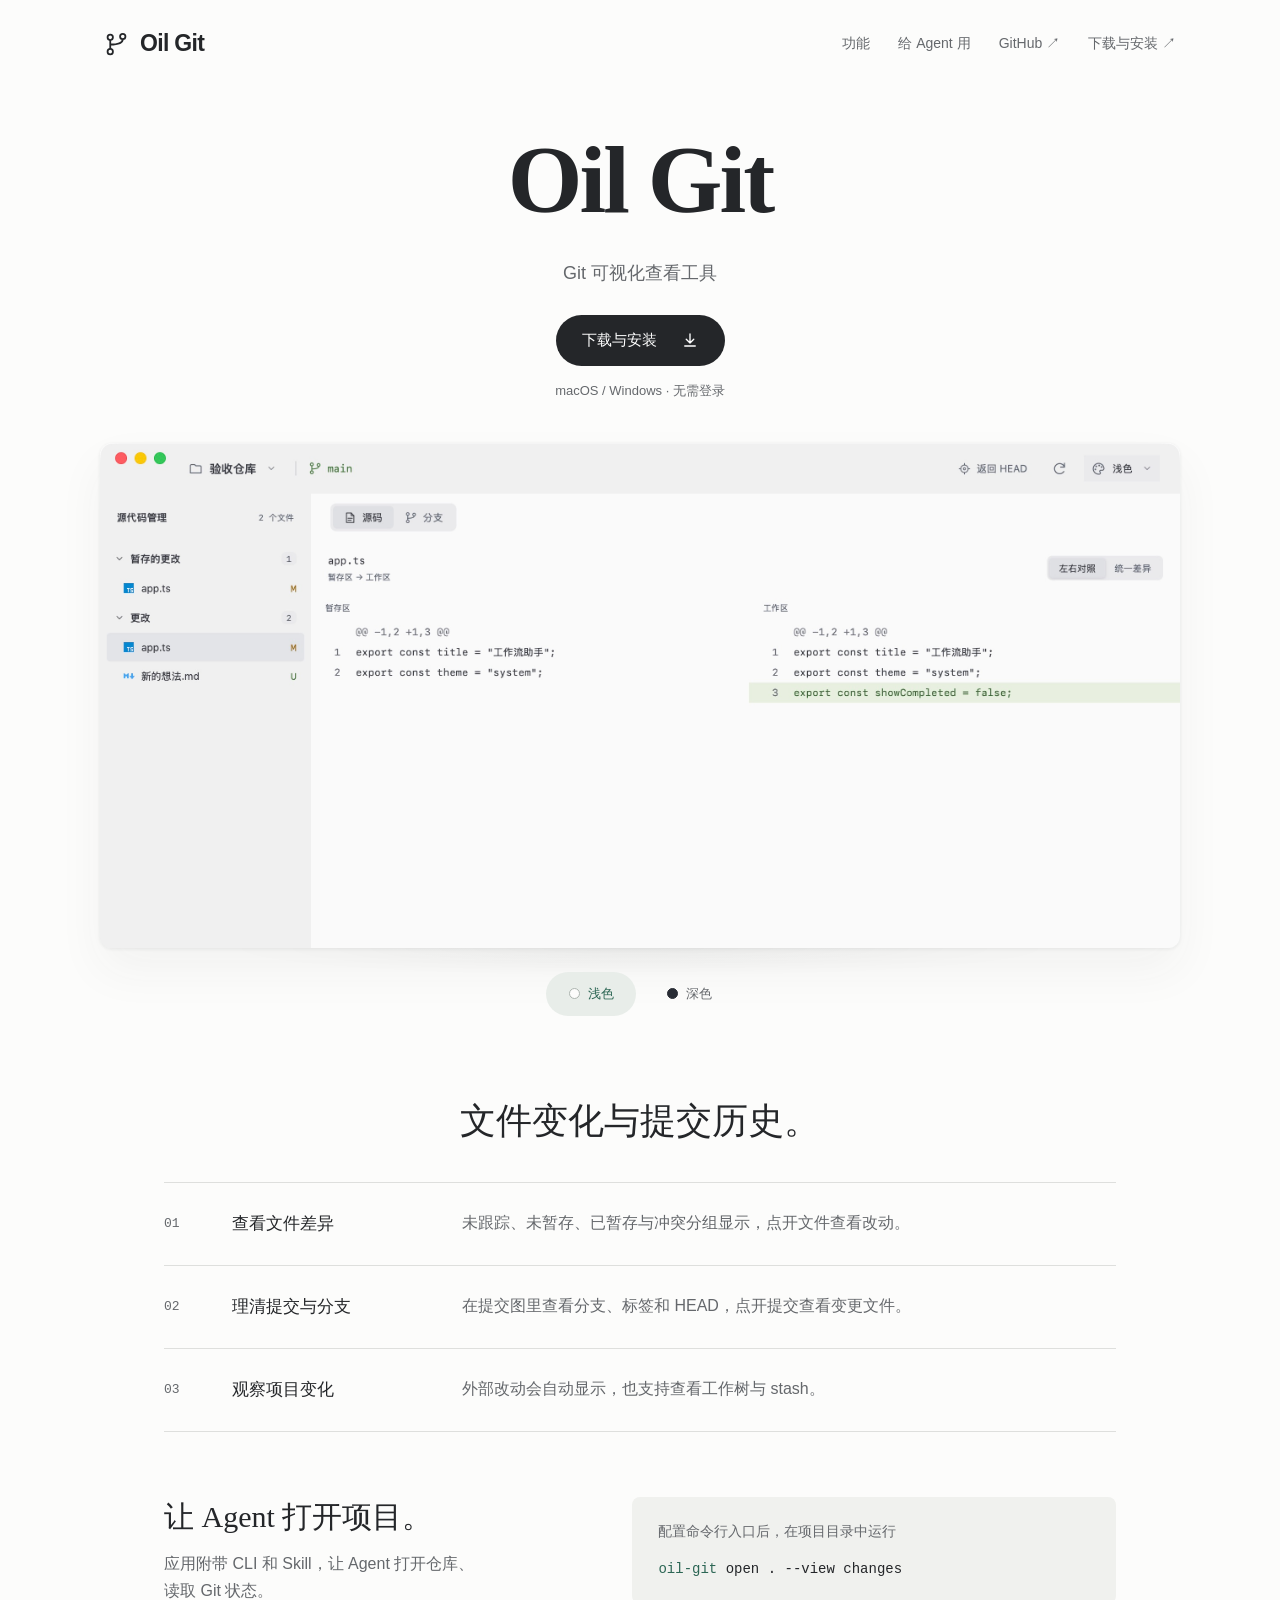
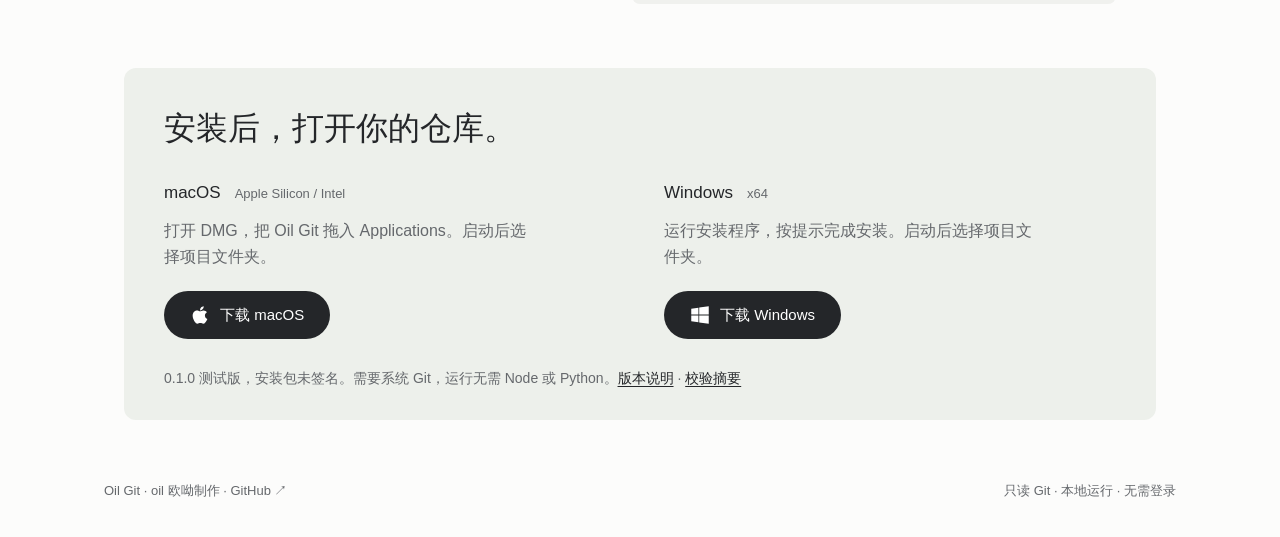
==== index.html @ e5fa62a2 "fix: add platform download buttons and icons" ====
<!doctype html>
<html lang="zh-CN">
<head>
  <meta charset="utf-8">
  <meta name="viewport" content="width=device-width,initial-scale=1">
  <meta name="description" content="Oil Git 是 Git 可视化查看工具。打开本地仓库，查看文件差异、提交历史、分支与冲突，支持 macOS 和 Windows。">
  <link rel="icon" href="./favicon.svg" type="image/svg+xml">
  <link rel="canonical" href="https://oil-oil.github.io/oil-git/">
  <meta property="og:title" content="Oil Git">
  <meta property="og:description" content="Git 可视化查看工具">
  <meta property="og:type" content="website">
  <meta property="og:url" content="https://oil-oil.github.io/oil-git/">
  <meta property="og:image" content="https://oil-oil.github.io/oil-git/assets/source-light.jpg">
  <meta name="theme-color" content="#fcfcfb">
  <title>Oil Git</title>
  <script>
    const previewQuery = new URLSearchParams(location.search);
    document.documentElement.dataset.previewTheme = previewQuery.get('state') === 'dark' ? 'dark' : 'light';
    if (previewQuery.get('motion') === 'reduce') document.documentElement.classList.add('reduce-motion');
  </script>
  <script defer src="vendor/alpine.min.js"></script>
  <style>
    :root {
      --bg: #fcfcfb;
      --fg: #242629;
      --muted: #65686c;
      --line: #dedfdd;
      --accent: #2c6654;
      --sage: #edf0eb;
      --selected: #e8ede9;
      --radius: 12px;
      --sans: "Helvetica Neue", "PingFang SC", sans-serif;
      --display: "New York", "Songti SC", STSong, serif;
      --mono: "SFMono-Regular", Consolas, monospace;
      --ease: cubic-bezier(.22, .72, .22, 1);
      --motion-fast: 140ms;
      --motion-ui: 260ms;
      --motion-enter: 440ms;
      --breath-time: 5600ms;
      --breath-lift: -7px;
    }
    * { box-sizing: border-box; }
    html { scroll-behavior: smooth; scroll-padding-top: 32px; }
    body { margin: 0; color: var(--fg); background: var(--bg); font-family: var(--sans); line-height: 1.65; }
    a { color: inherit; text-decoration: none; }
    button { font: inherit; border: 0; background: none; cursor: pointer; }
    a, button { -webkit-tap-highlight-color: transparent; transition: color var(--motion-fast), background-color var(--motion-fast); }
    a:focus-visible, button:focus-visible { outline: 2px solid var(--accent); outline-offset: 5px; }
    ::selection { color: var(--fg); background: #dce8dd; }
    [x-cloak] { display: none !important; }

    .top { max-width: 1120px; height: 88px; margin: auto; display: flex; align-items: center; justify-content: space-between; padding: 0 24px; }
    .logo { display: flex; align-items: center; gap: 11px; font-size: 23px; font-weight: 550; letter-spacing: -.7px; }
    .logo svg { width: 25px; height: 25px; }
    .top nav { display: flex; gap: 28px; align-items: center; font-size: 14px; }
    .top nav a { color: var(--muted); padding: 10px 0; }
    .top nav a:hover { color: var(--fg); }
    .top nav a:active { color: var(--accent); }

    .hero { text-align: center; padding: 37px 24px 0; }
    .hero h1 { font: 600 96px/1.15 var(--display); letter-spacing: -3px; margin: 0 0 24px; }
    .hero h1, .hero-description, .hero > .download, .os-note { animation: intro var(--motion-enter) var(--ease) both; }
    .hero-description { animation-delay: 40ms; }
    .hero > .download { animation-delay: 80ms; }
    .os-note { animation-delay: 120ms; }
    .hero-description { font-size: 18px; color: var(--muted); margin: 0 0 26px; }
    .download { cursor: pointer; display: inline-flex; align-items: center; gap: 24px; color: white; background: var(--fg); border-radius: 100px; padding: 13px 26px; font-size: 15px; }
    .download:hover { background: #42474a; }
    .download:active { background: #565c5d; transition-duration: 70ms; }
    .cta-arrow { display: block; width: 18px; height: 18px; flex-shrink: 0; transition: transform var(--motion-fast) var(--ease); }
    .download:is(:hover, :focus-visible) .cta-arrow { transform: translateY(2px); }
    .os-note { font-size: 13px; color: var(--muted); margin-top: 14px; }
    .product { max-width: 1080px; margin: 42px auto 0; position: relative; transform: translateY(10px); }
    .product.settled { transform: translateY(0); transition: transform var(--motion-enter) var(--ease) 60ms; }
    .product-stage { position: relative; isolation: isolate; }
    .product-stage::before { content: ""; position: absolute; left: 5%; right: 5%; height: 64px; bottom: -32px; z-index: -1; pointer-events: none; opacity: .62; transform: scaleX(.96); background: radial-gradient(ellipse at center, rgb(52 57 58 / .08), rgb(52 57 58 / .02) 48%, transparent 72%); animation: breathe-shadow var(--breath-time) cubic-bezier(.37, 0, .63, 1) infinite; }
    .product-breath { animation: breathe-frame var(--breath-time) cubic-bezier(.37, 0, .63, 1) infinite; }
    .product:not(.settled) .product-breath, .product:not(.settled) .product-stage::before,
    .product:is(:hover, :focus-within, .is-resting) .product-breath,
    .product:is(:hover, :focus-within, .is-resting) .product-stage::before { animation-play-state: paused; }
    @keyframes breathe-frame {
      0%, 100% { transform: translateY(0); }
      50% { transform: translateY(var(--breath-lift)); }
    }
    @keyframes breathe-shadow {
      0%, 100% { opacity: .62; transform: scaleX(.96); }
      50% { opacity: .38; transform: scaleX(1.05); }
    }
    .product-view { position: relative; width: 100%; aspect-ratio: 2.14; overflow: hidden; border-radius: var(--radius); box-shadow: 0 22px 48px #34393a0d, 0 1px 4px #34393a15; background: #f0f0f0; }
    .product-view img { position: absolute; inset: 0; width: 100%; height: 100%; object-fit: cover; object-position: top left; display: block; }
    .theme-dark { opacity: 0; }
    .product-view.is-dark .theme-dark { opacity: 1; }
    .product-view.ready .theme-dark { transition: opacity var(--motion-ui) var(--ease); }
    html[data-preview-theme="dark"] .product-view:not(.ready) .theme-dark { opacity: 1; }
    html[data-preview-theme="dark"] .theme-picker:not(.ready) .theme-indicator { transform: translateX(98px); }
    .product-controls { margin-top: 20px; }
    .theme-picker { position: relative; display: inline-grid; grid-template-columns: 90px 90px; gap: 8px; padding: 4px; color: var(--muted); font-size: 13px; }
    .theme-indicator { position: absolute; left: 4px; top: 4px; bottom: 4px; width: 90px; border-radius: 100px; background: var(--selected); pointer-events: none; }
    .theme-picker.ready .theme-indicator { transition: transform var(--motion-ui) var(--ease); }
    .theme-picker.is-dark .theme-indicator { transform: translateX(98px); }
    .theme-picker button { position: relative; min-height: 44px; border-radius: 100px; display: flex; justify-content: center; align-items: center; gap: 8px; color: var(--muted); padding: 8px 14px; }
    .theme-picker button:not(.selected):hover { background: #f0f0ed; }
    .theme-picker button:active { color: var(--fg); }
    .theme-picker button.selected { color: var(--accent); }
    .swatch { width: 11px; height: 11px; border-radius: 50%; background: var(--bg); border: 1px solid #adb5b0; }
    .swatch.dark { background: #282c34; border-color: #282c34; }

    .list-section { max-width: 1000px; margin: 76px auto 0; padding: 0 24px 64px; }
    .list-section h2 { font: 500 36px/1.4 var(--display); text-align: center; margin: 0 0 36px; }
    .feature-row { display: grid; grid-template-columns: 48px 210px 1fr; align-items: start; padding: 27px 0; border-top: 1px solid var(--line); gap: 20px; }
    .feature-row:last-child { border-bottom: 1px solid var(--line); }
    .number { font: 13px/28px var(--mono); color: var(--muted); }
    .feature-row h3 { font-size: 17px; font-weight: 500; margin: 0; line-height: 1.65; }
    .feature-row p { font-size: 16px; color: var(--muted); margin: 0; text-wrap: pretty; }
    .nowrap { white-space: nowrap; }
    .install-break { display: none; }

    .agent-section { max-width: 1000px; margin: 0 auto; padding: 0 24px 64px; display: grid; grid-template-columns: 1fr 1.15fr; align-items: center; gap: 48px; }
    .agent-section h2 { font: 500 30px/1.4 var(--display); margin: 0 0 13px; }
    .agent-section p { color: var(--muted); font-size: 16px; margin: 0; max-width: 330px; }
    .command { background: #f0f1ee; padding: 23px 26px; border-radius: 8px; }
    .command-label { display: block; color: var(--muted); font-size: 14px; margin-bottom: 12px; }
    .command code { font: 14px/1.75 var(--mono); overflow-wrap: anywhere; }
    .command code span { color: var(--accent); }

    .bottom { max-width: 1032px; margin: 0 auto 60px; padding: 38px 40px 30px; background: var(--sage); border-radius: var(--radius); }
    .bottom h2 { font: 500 32px/1.4 var(--display); margin: 0 0 28px; }
    .platforms { display: grid; grid-template-columns: 1fr 1fr; gap: 48px; }
    .platforms h3 { display: flex; align-items: baseline; gap: 14px; font-size: 17px; font-weight: 500; margin: 0 0 11px; }
    .platforms h3 span { color: var(--muted); font-size: 13px; font-weight: 400; }
    .platforms p { font-size: 16px; color: var(--muted); margin: 0; max-width: 375px; text-wrap: pretty; }
    .platform-download { gap: 10px; min-height: 48px; margin-top: 20px; line-height: 1.4; white-space: nowrap; }
    .platform-icon { display: block; width: 20px; height: 20px; flex-shrink: 0; fill: currentColor; }
    .install-note a { color: var(--fg); text-decoration: underline; text-underline-offset: 3px; }
    .install-note a:hover { color: var(--accent); }
    .install-note { margin: 28px 0 0; color: var(--muted); font-size: 14px; }
    .footer { max-width: 1120px; padding: 0 24px 36px; margin: auto; display: flex; justify-content: space-between; gap: 20px; color: var(--muted); font-size: 13px; }
    @keyframes intro {
      from { opacity: .82; transform: translateY(6px); }
      to { opacity: 1; transform: translateY(0); }
    }
    .bottom { position: relative; isolation: isolate; }
    .bottom::after { content: ""; position: absolute; inset: 0; border-radius: inherit; background: var(--accent); opacity: 0; z-index: -1; pointer-events: none; }
    .bottom:target::after { animation: arrival 600ms var(--ease); }
    @keyframes arrival { from { opacity: .045; } to { opacity: 0; } }

    @media (max-width: 700px) {
      .top { height: 76px; padding: 0 22px; }
      .top nav a:not(:last-child) { display: none; }
      .hero { padding: 27px 20px 0; }
      .hero h1 { font-size: 72px; letter-spacing: -2px; }
      .hero-description { font-size: 17px; }
      .os-note { font-size: 12px; }
      .product { margin-top: 34px; --breath-lift: -4px; }
      .product-view { aspect-ratio: auto; height: 306px; }
      .product-view img { width: 1100px; height: auto; max-width: none; left: -660px; top: 0; object-fit: initial; }
      .product-controls { margin-top: 14px; }
      .list-section { margin-top: 52px; padding: 0 24px 42px; }
      .list-section h2 { font-size: 30px; margin-bottom: 28px; }
      .feature-row { grid-template-columns: 26px 1fr; column-gap: 12px; row-gap: 8px; padding: 23px 0; }
      .feature-row p { grid-column: 2; }
      .agent-section { display: block; padding: 0 24px 42px; }
      .agent-section h2 { font-size: 28px; }
      .agent-section p { max-width: none; }
      .command { margin-top: 22px; padding: 22px; }
      .command-label { font-size: 14px; }
      .command code { font-size: 13px; }
      .bottom { margin: 0 20px 34px; padding: 28px 24px; }
      .bottom h2 { font-size: 28px; margin-bottom: 26px; }
      .install-break { display: initial; }
      .platforms { grid-template-columns: 1fr; gap: 25px; }
      .platforms h3 { flex-wrap: wrap; gap: 5px 12px; }
      .platforms h3 span { font-size: 13px; }
      .install-note { margin-top: 26px; }
      .footer { flex-direction: column; gap: 6px; font-size: 12px; }
    }
    @media (prefers-reduced-motion: reduce) {
      html { scroll-behavior: auto; }
      *, *::before, *::after { animation: none !important; transition: none !important; }
      .product, .product-breath, .cta-arrow { transform: none !important; }
    }
    html.reduce-motion { scroll-behavior: auto; }
    .reduce-motion *, .reduce-motion *::before, .reduce-motion *::after { animation: none !important; transition: none !important; }
    .reduce-motion .product, .reduce-motion .product-breath, .reduce-motion .cta-arrow { transform: none !important; }
  </style>
</head>
<body x-data="{theme:document.documentElement.dataset.previewTheme,ready:false,imagesReady:false,inView:false,pageVisible:!document.hidden}"
  @visibilitychange.document="pageVisible=!document.hidden"
  x-init="$nextTick(async () => {
    ready=true;
    const observer = new IntersectionObserver(([entry]) => { inView=entry.intersectionRatio >= .2; }, {threshold:[0,.2]});
    observer.observe($refs.product);
    await Promise.allSettled([$refs.light.decode(), $refs.dark.decode()]);
    imagesReady=true;
  })">
  <header class="top">
    <a href="#" class="logo" aria-label="Oil Git 首页">
      <svg viewBox="0 0 28 28" fill="none" aria-hidden="true">
        <path d="M7 9v10m0-5c9 0 14-2 14-6" stroke="currentColor" stroke-width="2"/>
        <circle cx="7" cy="6" r="3" stroke="currentColor" stroke-width="2"/>
        <circle cx="7" cy="22" r="3" stroke="currentColor" stroke-width="2"/>
        <circle cx="21" cy="5" r="3" stroke="currentColor" stroke-width="2"/>
      </svg>
      Oil Git
    </a>
    <nav aria-label="主导航">
      <a href="#why">功能</a>
      <a href="#agent">给 Agent 用</a>
      <a href="https://github.com/oil-oil/oil-git">GitHub ↗</a>
      <a href="#download">下载与安装 ↗</a>
    </nav>
  </header>
  <main>
    <section class="hero" aria-labelledby="hero-title">
      <h1 id="hero-title">Oil Git</h1>
      <p class="hero-description">Git 可视化查看工具</p>
      <a class="download" href="#download">下载与安装 <svg class="cta-arrow" viewBox="0 0 24 24" fill="none" stroke="currentColor" stroke-width="1.8" stroke-linecap="round" stroke-linejoin="round" aria-hidden="true"><path d="M12 4v12m-5-5 5 5 5-5M5 20h14"/></svg></a>
      <div class="os-note">macOS / Windows · 无需登录</div>
      <div class="product" id="product" x-ref="product" :class="{settled:imagesReady,'is-resting':!inView||!pageVisible}">
        <div class="product-stage">
          <div class="product-breath">
            <div class="product-view" :class="{'is-dark':theme==='dark',ready:imagesReady}">
              <img x-ref="light" :aria-hidden="theme!=='light'" src="assets/source-light.jpg" alt="Oil Git 浅色界面：左侧查看文件状态，右侧对比修改前后的代码" decoding="async" fetchpriority="high" draggable="false">
              <img x-ref="dark" class="theme-dark" :aria-hidden="theme!=='dark'" src="assets/source-dark.jpg" alt="Oil Git 深色界面：查看文件列表和左右代码差异" decoding="async" draggable="false">
            </div>
          </div>
        </div>
        <div class="product-controls">
          <div class="theme-picker" :class="{'is-dark':theme==='dark',ready}" role="group" aria-label="界面主题">
            <span class="theme-indicator" aria-hidden="true"></span>
            <button type="button" @click="theme='light'" :class="{selected:theme==='light'}" :aria-pressed="theme==='light'"><span class="swatch" aria-hidden="true"></span>浅色</button>
            <button type="button" @click="theme='dark'" :class="{selected:theme==='dark'}" :aria-pressed="theme==='dark'"><span class="swatch dark" aria-hidden="true"></span>深色</button>
          </div>
        </div>
      </div>
    </section>

    <section class="list-section" id="why" aria-labelledby="features-title">
      <h2 id="features-title">文件变化与提交历史。</h2>
      <div class="feature-row">
        <span class="number" aria-hidden="true">01</span>
        <h3>查看文件差异</h3>
        <p>未跟踪、未暂存、已暂存与冲突分组显示，点开文件查看改动。</p>
      </div>
      <div class="feature-row">
        <span class="number" aria-hidden="true">02</span>
        <h3>理清提交与分支</h3>
        <p>在提交图里查看分支、标签和 <span class="nowrap">HEAD</span>，点开提交查看变更文件。</p>
      </div>
      <div class="feature-row">
        <span class="number" aria-hidden="true">03</span>
        <h3>观察项目变化</h3>
        <p>外部改动会自动显示，也支持查看<span class="nowrap">工作树与 stash</span>。</p>
      </div>
    </section>

    <section class="agent-section" id="agent" aria-labelledby="agent-title">
      <div>
        <h2 id="agent-title">让 Agent 打开项目。</h2>
        <p>应用附带 CLI 和 Skill，让 Agent 打开仓库、<span class="nowrap">读取 Git 状态</span>。</p>
      </div>
      <div class="command">
        <span class="command-label">配置命令行入口后，在项目目录中运行</span>
        <code><span>oil-git</span> open . --view changes</code>
      </div>
    </section>

    <section class="bottom" id="download" aria-labelledby="install-title">
      <h2 id="install-title">安装后，<br class="install-break">打开你的仓库。</h2>
      <div class="platforms">
        <div>
          <h3>macOS <span>Apple Silicon / Intel</span></h3>
          <p>打开 DMG，把 Oil Git 拖入 Applications。启动后选择项目文件夹。</p>
          <a class="download platform-download" href="https://github.com/oil-oil/oil-git/releases/download/v0.1.0-test.1/oil-git_0.1.0_universal.dmg"><svg class="platform-icon" aria-hidden="true" focusable="false" xmlns="http://www.w3.org/2000/svg" viewBox="0 0 384 512"><!--! Font Awesome Free 6.7.2 by @fontawesome - https://fontawesome.com License - https://fontawesome.com/license/free (Icons: CC BY 4.0, Fonts: SIL OFL 1.1, Code: MIT License) Copyright 2024 Fonticons, Inc. --><path d="M318.7 268.7c-.2-36.7 16.4-64.4 50-84.8-18.8-26.9-47.2-41.7-84.7-44.6-35.5-2.8-74.3 20.7-88.5 20.7-15 0-49.4-19.7-76.4-19.7C63.3 141.2 4 184.8 4 273.5q0 39.3 14.4 81.2c12.8 36.7 59 126.7 107.2 125.2 25.2-.6 43-17.9 75.8-17.9 31.8 0 48.3 17.9 76.4 17.9 48.6-.7 90.4-82.5 102.6-119.3-65.2-30.7-61.7-90-61.7-91.9zm-56.6-164.2c27.3-32.4 24.8-61.9 24-72.5-24.1 1.4-52 16.4-67.9 34.9-17.5 19.8-27.8 44.3-25.6 71.9 26.1 2 49.9-11.4 69.5-34.3z"/></svg><span>下载 macOS</span></a>
        </div>
        <div>
          <h3>Windows <span>x64</span></h3>
          <p>运行安装程序，按提示完成安装。启动后选择项目文件夹。</p>
          <a class="download platform-download" href="https://github.com/oil-oil/oil-git/releases/download/v0.1.0-test.1/oil-git_0.1.0_x64-setup.exe"><svg class="platform-icon" aria-hidden="true" focusable="false" xmlns="http://www.w3.org/2000/svg" viewBox="0 0 448 512"><!--! Font Awesome Free 6.7.2 by @fontawesome - https://fontawesome.com License - https://fontawesome.com/license/free (Icons: CC BY 4.0, Fonts: SIL OFL 1.1, Code: MIT License) Copyright 2024 Fonticons, Inc. --><path d="M0 93.7l183.6-25.3v177.4H0V93.7zm0 324.6l183.6 25.3V268.4H0v149.9zm203.8 28L448 480V268.4H203.8v177.9zm0-380.6v180.1H448V32L203.8 65.7z"/></svg><span>下载 Windows</span></a>
        </div>
      </div>
      <p class="install-note">0.1.0 测试版，安装包未签名。需要系统 Git，运行无需 Node 或 Python。<a href="https://github.com/oil-oil/oil-git/releases/tag/v0.1.0-test.1">版本说明</a> · <a href="https://github.com/oil-oil/oil-git/releases/download/v0.1.0-test.1/SHA256SUMS.txt">校验摘要</a></p>
    </section>
  </main>
  <footer class="footer">
    <span>Oil Git · oil 欧呦制作 · <a href="https://github.com/oil-oil/oil-git">GitHub ↗</a></span>
    <span>只读 Git · 本地运行 · 无需登录</span>
  </footer>
</body>
</html>
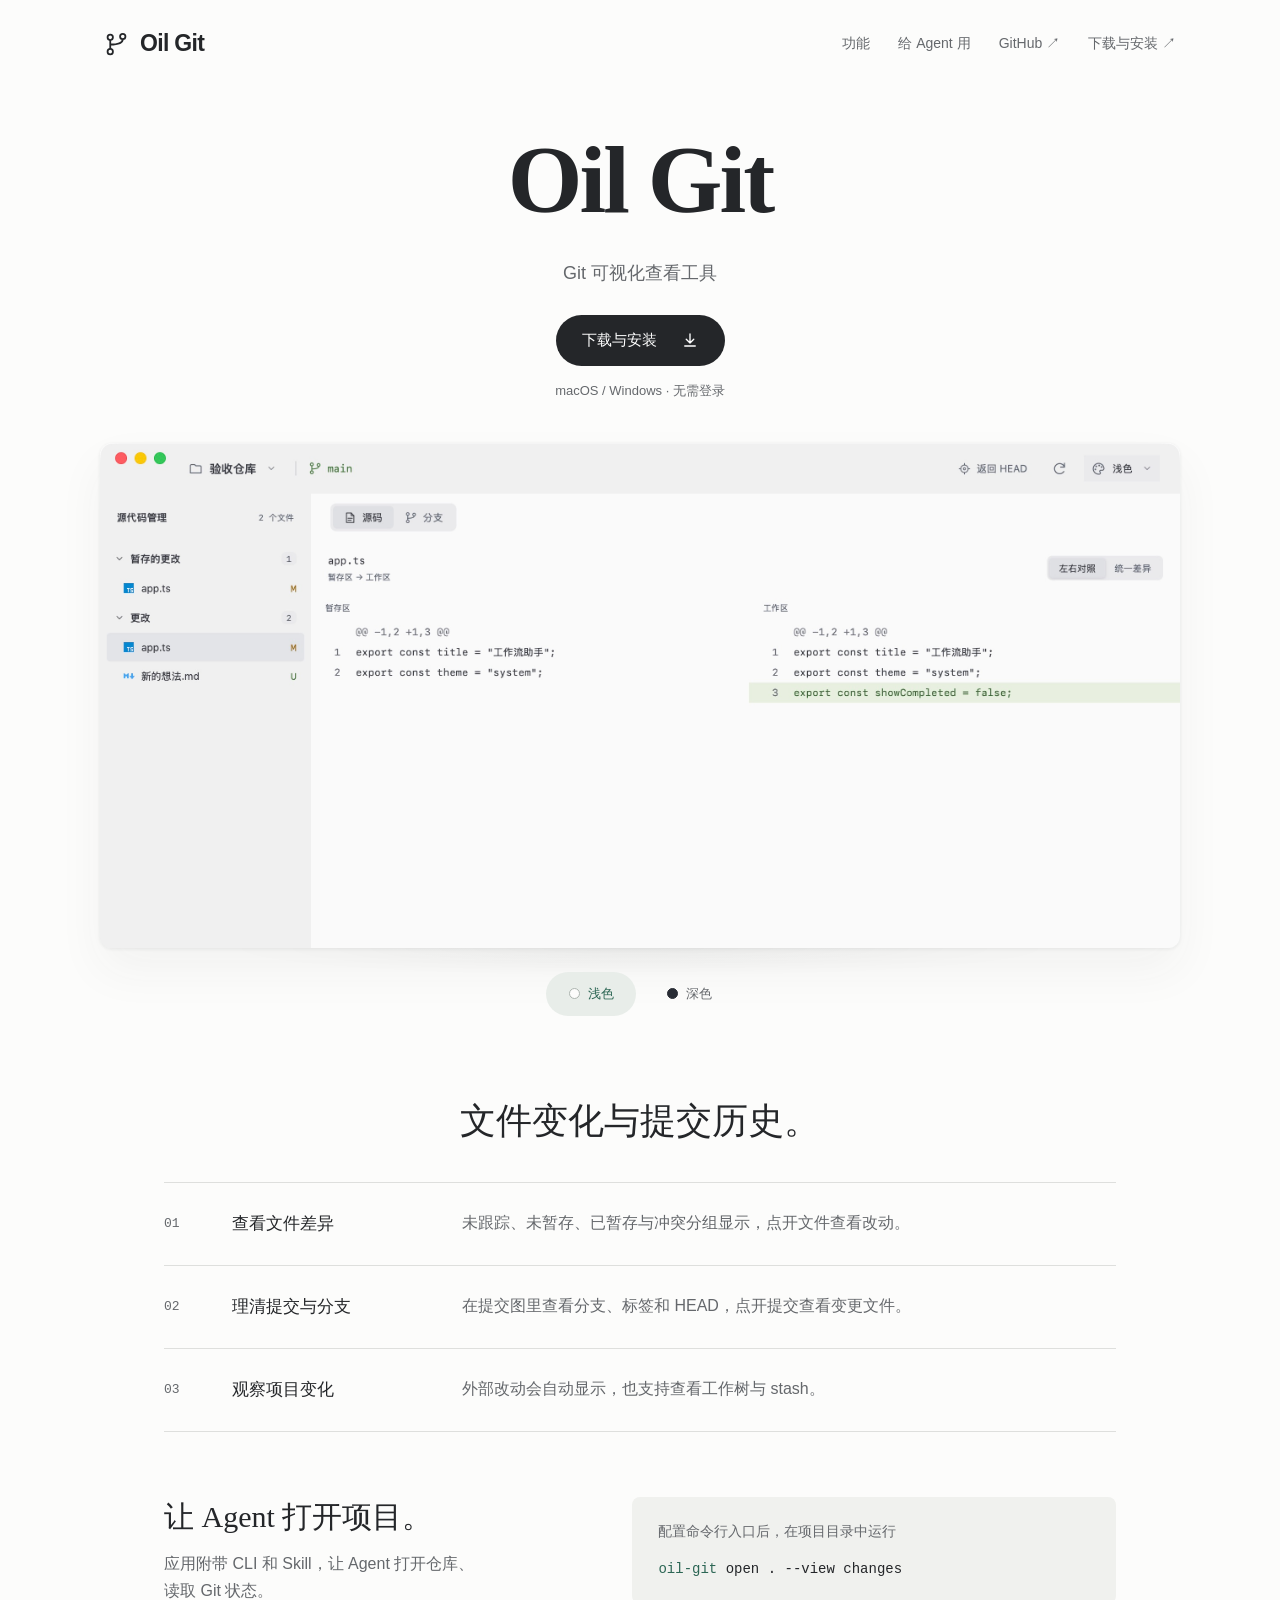
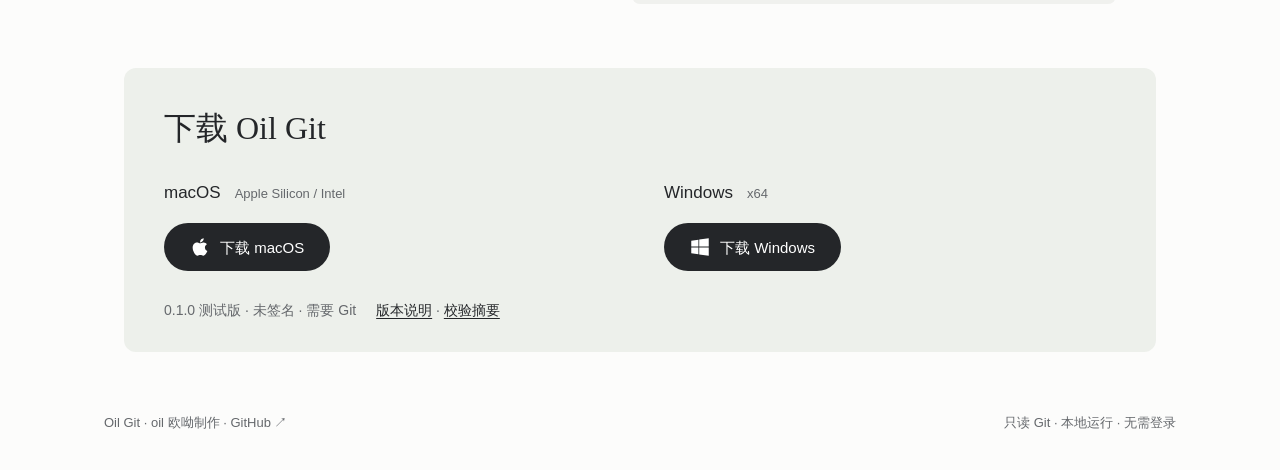
==== commit 622f8246: "style: simplify download section copy" ====
--- a/index.html
+++ b/index.html
@@ -113,7 +113,6 @@
     .feature-row h3 { font-size: 17px; font-weight: 500; margin: 0; line-height: 1.65; }
     .feature-row p { font-size: 16px; color: var(--muted); margin: 0; text-wrap: pretty; }
     .nowrap { white-space: nowrap; }
-    .install-break { display: none; }
 
     .agent-section { max-width: 1000px; margin: 0 auto; padding: 0 24px 64px; display: grid; grid-template-columns: 1fr 1.15fr; align-items: center; gap: 48px; }
     .agent-section h2 { font: 500 30px/1.4 var(--display); margin: 0 0 13px; }
@@ -126,14 +125,13 @@
     .bottom { max-width: 1032px; margin: 0 auto 60px; padding: 38px 40px 30px; background: var(--sage); border-radius: var(--radius); }
     .bottom h2 { font: 500 32px/1.4 var(--display); margin: 0 0 28px; }
     .platforms { display: grid; grid-template-columns: 1fr 1fr; gap: 48px; }
-    .platforms h3 { display: flex; align-items: baseline; gap: 14px; font-size: 17px; font-weight: 500; margin: 0 0 11px; }
+    .platforms h3 { display: flex; align-items: baseline; gap: 14px; font-size: 17px; font-weight: 500; margin: 0 0 16px; }
     .platforms h3 span { color: var(--muted); font-size: 13px; font-weight: 400; }
-    .platforms p { font-size: 16px; color: var(--muted); margin: 0; max-width: 375px; text-wrap: pretty; }
-    .platform-download { gap: 10px; min-height: 48px; margin-top: 20px; line-height: 1.4; white-space: nowrap; }
+    .platform-download { gap: 10px; min-height: 48px; line-height: 1.4; white-space: nowrap; }
     .platform-icon { display: block; width: 20px; height: 20px; flex-shrink: 0; fill: currentColor; }
     .install-note a { color: var(--fg); text-decoration: underline; text-underline-offset: 3px; }
     .install-note a:hover { color: var(--accent); }
-    .install-note { margin: 28px 0 0; color: var(--muted); font-size: 14px; }
+    .install-note { display: flex; flex-wrap: wrap; gap: 6px 20px; margin: 28px 0 0; color: var(--muted); font-size: 14px; }
     .footer { max-width: 1120px; padding: 0 24px 36px; margin: auto; display: flex; justify-content: space-between; gap: 20px; color: var(--muted); font-size: 13px; }
     @keyframes intro {
       from { opacity: .82; transform: translateY(6px); }
@@ -167,7 +165,6 @@
       .command code { font-size: 13px; }
       .bottom { margin: 0 20px 34px; padding: 28px 24px; }
       .bottom h2 { font-size: 28px; margin-bottom: 26px; }
-      .install-break { display: initial; }
       .platforms { grid-template-columns: 1fr; gap: 25px; }
       .platforms h3 { flex-wrap: wrap; gap: 5px 12px; }
       .platforms h3 span { font-size: 13px; }
@@ -266,20 +263,18 @@
     </section>
 
     <section class="bottom" id="download" aria-labelledby="install-title">
-      <h2 id="install-title">安装后，<br class="install-break">打开你的仓库。</h2>
+      <h2 id="install-title">下载 Oil Git</h2>
       <div class="platforms">
         <div>
           <h3>macOS <span>Apple Silicon / Intel</span></h3>
-          <p>打开 DMG，把 Oil Git 拖入 Applications。启动后选择项目文件夹。</p>
           <a class="download platform-download" href="https://github.com/oil-oil/oil-git/releases/download/v0.1.0-test.1/oil-git_0.1.0_universal.dmg"><svg class="platform-icon" aria-hidden="true" focusable="false" xmlns="http://www.w3.org/2000/svg" viewBox="0 0 384 512"><!--! Font Awesome Free 6.7.2 by @fontawesome - https://fontawesome.com License - https://fontawesome.com/license/free (Icons: CC BY 4.0, Fonts: SIL OFL 1.1, Code: MIT License) Copyright 2024 Fonticons, Inc. --><path d="M318.7 268.7c-.2-36.7 16.4-64.4 50-84.8-18.8-26.9-47.2-41.7-84.7-44.6-35.5-2.8-74.3 20.7-88.5 20.7-15 0-49.4-19.7-76.4-19.7C63.3 141.2 4 184.8 4 273.5q0 39.3 14.4 81.2c12.8 36.7 59 126.7 107.2 125.2 25.2-.6 43-17.9 75.8-17.9 31.8 0 48.3 17.9 76.4 17.9 48.6-.7 90.4-82.5 102.6-119.3-65.2-30.7-61.7-90-61.7-91.9zm-56.6-164.2c27.3-32.4 24.8-61.9 24-72.5-24.1 1.4-52 16.4-67.9 34.9-17.5 19.8-27.8 44.3-25.6 71.9 26.1 2 49.9-11.4 69.5-34.3z"/></svg><span>下载 macOS</span></a>
         </div>
         <div>
           <h3>Windows <span>x64</span></h3>
-          <p>运行安装程序，按提示完成安装。启动后选择项目文件夹。</p>
           <a class="download platform-download" href="https://github.com/oil-oil/oil-git/releases/download/v0.1.0-test.1/oil-git_0.1.0_x64-setup.exe"><svg class="platform-icon" aria-hidden="true" focusable="false" xmlns="http://www.w3.org/2000/svg" viewBox="0 0 448 512"><!--! Font Awesome Free 6.7.2 by @fontawesome - https://fontawesome.com License - https://fontawesome.com/license/free (Icons: CC BY 4.0, Fonts: SIL OFL 1.1, Code: MIT License) Copyright 2024 Fonticons, Inc. --><path d="M0 93.7l183.6-25.3v177.4H0V93.7zm0 324.6l183.6 25.3V268.4H0v149.9zm203.8 28L448 480V268.4H203.8v177.9zm0-380.6v180.1H448V32L203.8 65.7z"/></svg><span>下载 Windows</span></a>
         </div>
       </div>
-      <p class="install-note">0.1.0 测试版，安装包未签名。需要系统 Git，运行无需 Node 或 Python。<a href="https://github.com/oil-oil/oil-git/releases/tag/v0.1.0-test.1">版本说明</a> · <a href="https://github.com/oil-oil/oil-git/releases/download/v0.1.0-test.1/SHA256SUMS.txt">校验摘要</a></p>
+      <p class="install-note"><span>0.1.0 测试版 · 未签名 · 需要 Git</span><span><a href="https://github.com/oil-oil/oil-git/releases/tag/v0.1.0-test.1">版本说明</a> · <a href="https://github.com/oil-oil/oil-git/releases/download/v0.1.0-test.1/SHA256SUMS.txt">校验摘要</a></span></p>
     </section>
   </main>
   <footer class="footer">
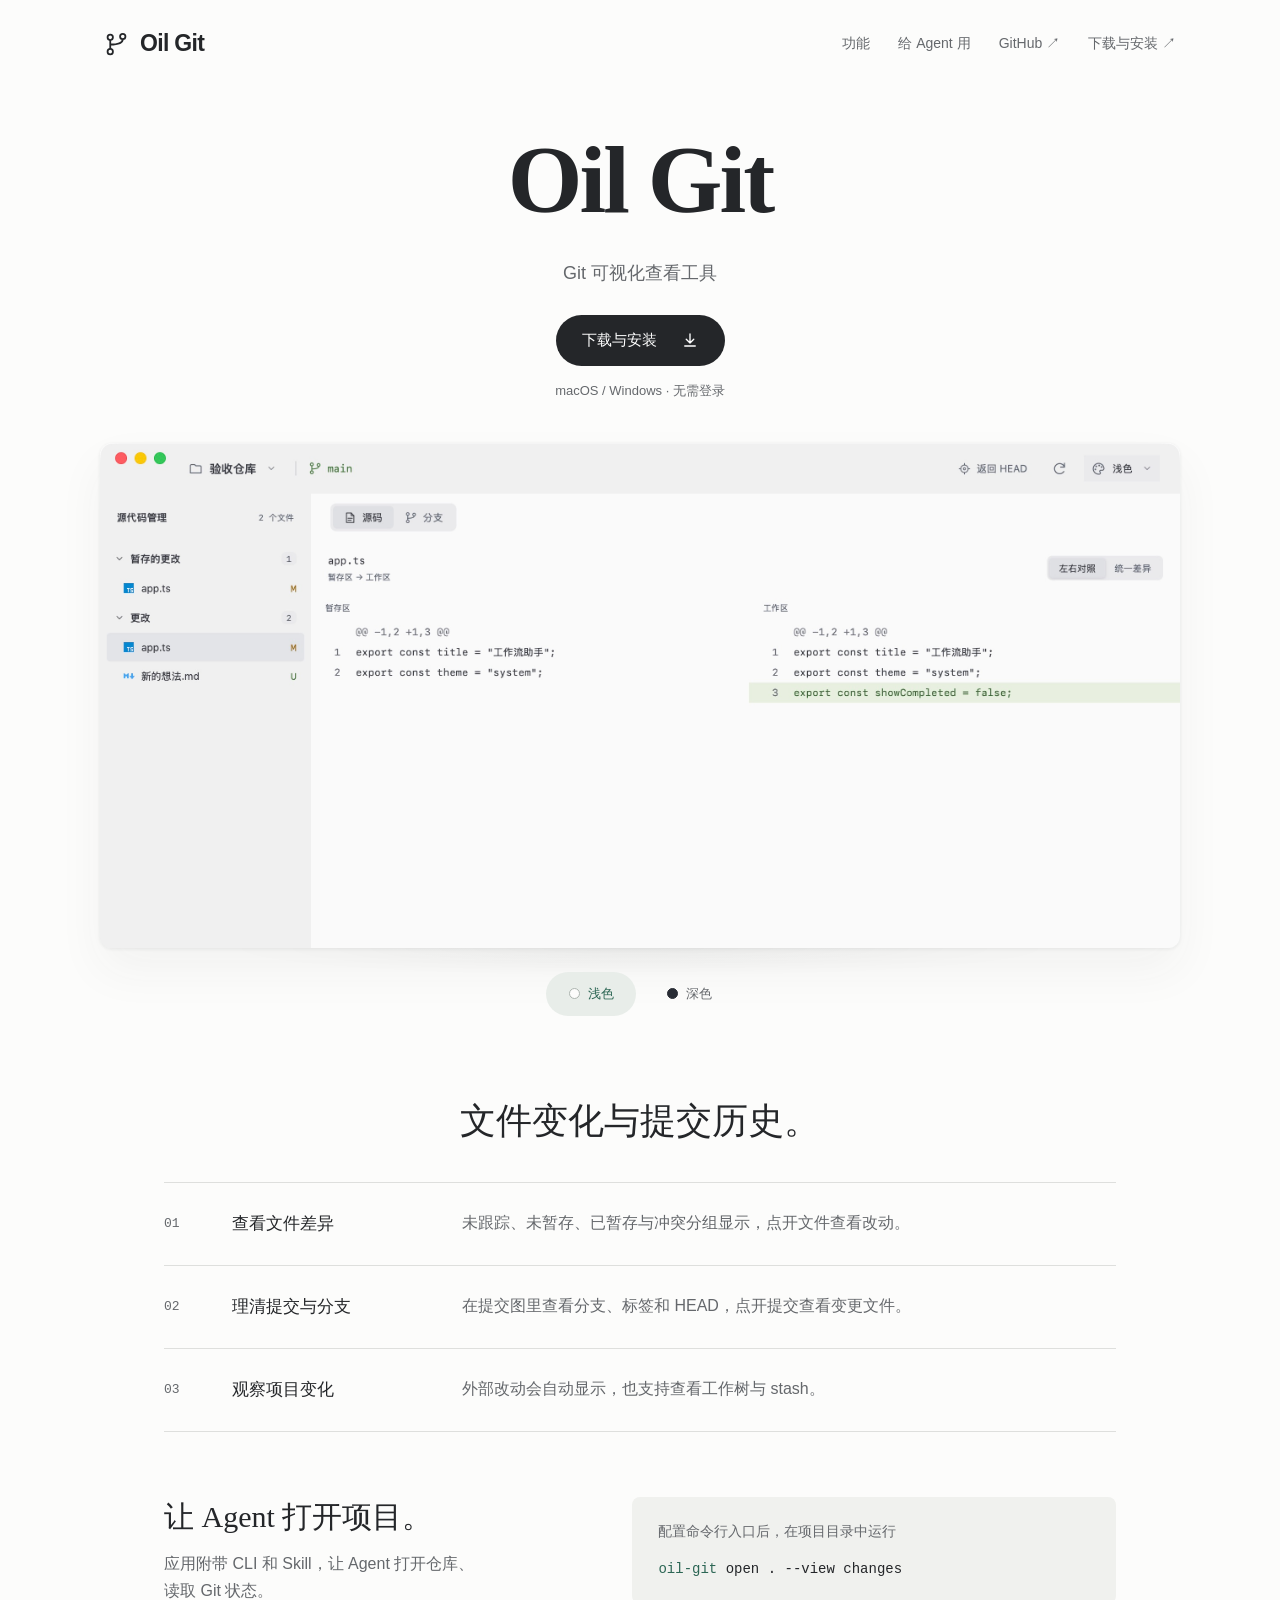
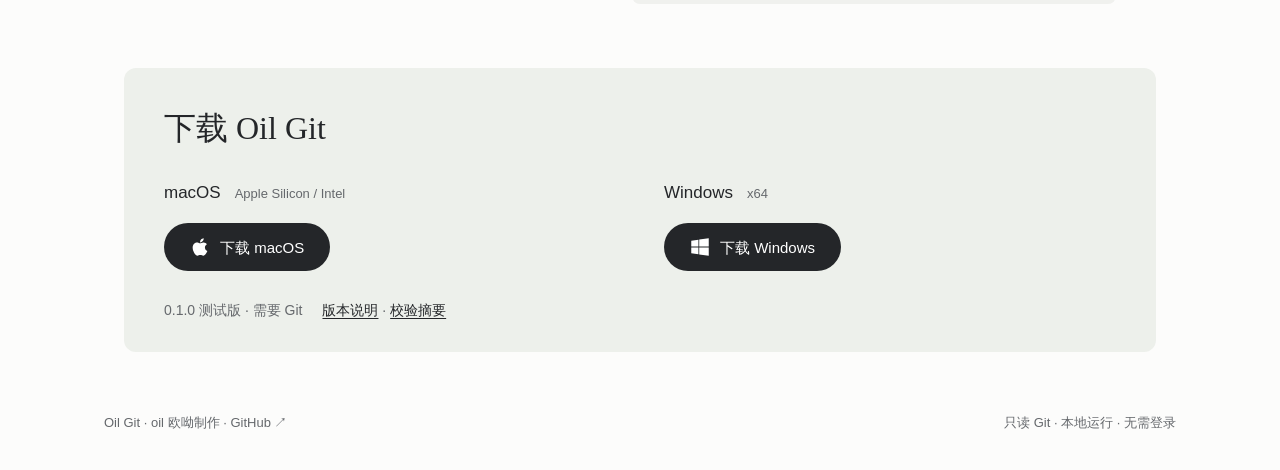
==== commit 9da6b998: "docs: simplify download status wording" ====
--- a/index.html
+++ b/index.html
@@ -274,7 +274,7 @@
           <a class="download platform-download" href="https://github.com/oil-oil/oil-git/releases/download/v0.1.0-test.1/oil-git_0.1.0_x64-setup.exe"><svg class="platform-icon" aria-hidden="true" focusable="false" xmlns="http://www.w3.org/2000/svg" viewBox="0 0 448 512"><!--! Font Awesome Free 6.7.2 by @fontawesome - https://fontawesome.com License - https://fontawesome.com/license/free (Icons: CC BY 4.0, Fonts: SIL OFL 1.1, Code: MIT License) Copyright 2024 Fonticons, Inc. --><path d="M0 93.7l183.6-25.3v177.4H0V93.7zm0 324.6l183.6 25.3V268.4H0v149.9zm203.8 28L448 480V268.4H203.8v177.9zm0-380.6v180.1H448V32L203.8 65.7z"/></svg><span>下载 Windows</span></a>
         </div>
       </div>
-      <p class="install-note"><span>0.1.0 测试版 · 未签名 · 需要 Git</span><span><a href="https://github.com/oil-oil/oil-git/releases/tag/v0.1.0-test.1">版本说明</a> · <a href="https://github.com/oil-oil/oil-git/releases/download/v0.1.0-test.1/SHA256SUMS.txt">校验摘要</a></span></p>
+      <p class="install-note"><span>0.1.0 测试版 · 需要 Git</span><span><a href="https://github.com/oil-oil/oil-git/releases/tag/v0.1.0-test.1">版本说明</a> · <a href="https://github.com/oil-oil/oil-git/releases/download/v0.1.0-test.1/SHA256SUMS.txt">校验摘要</a></span></p>
     </section>
   </main>
   <footer class="footer">
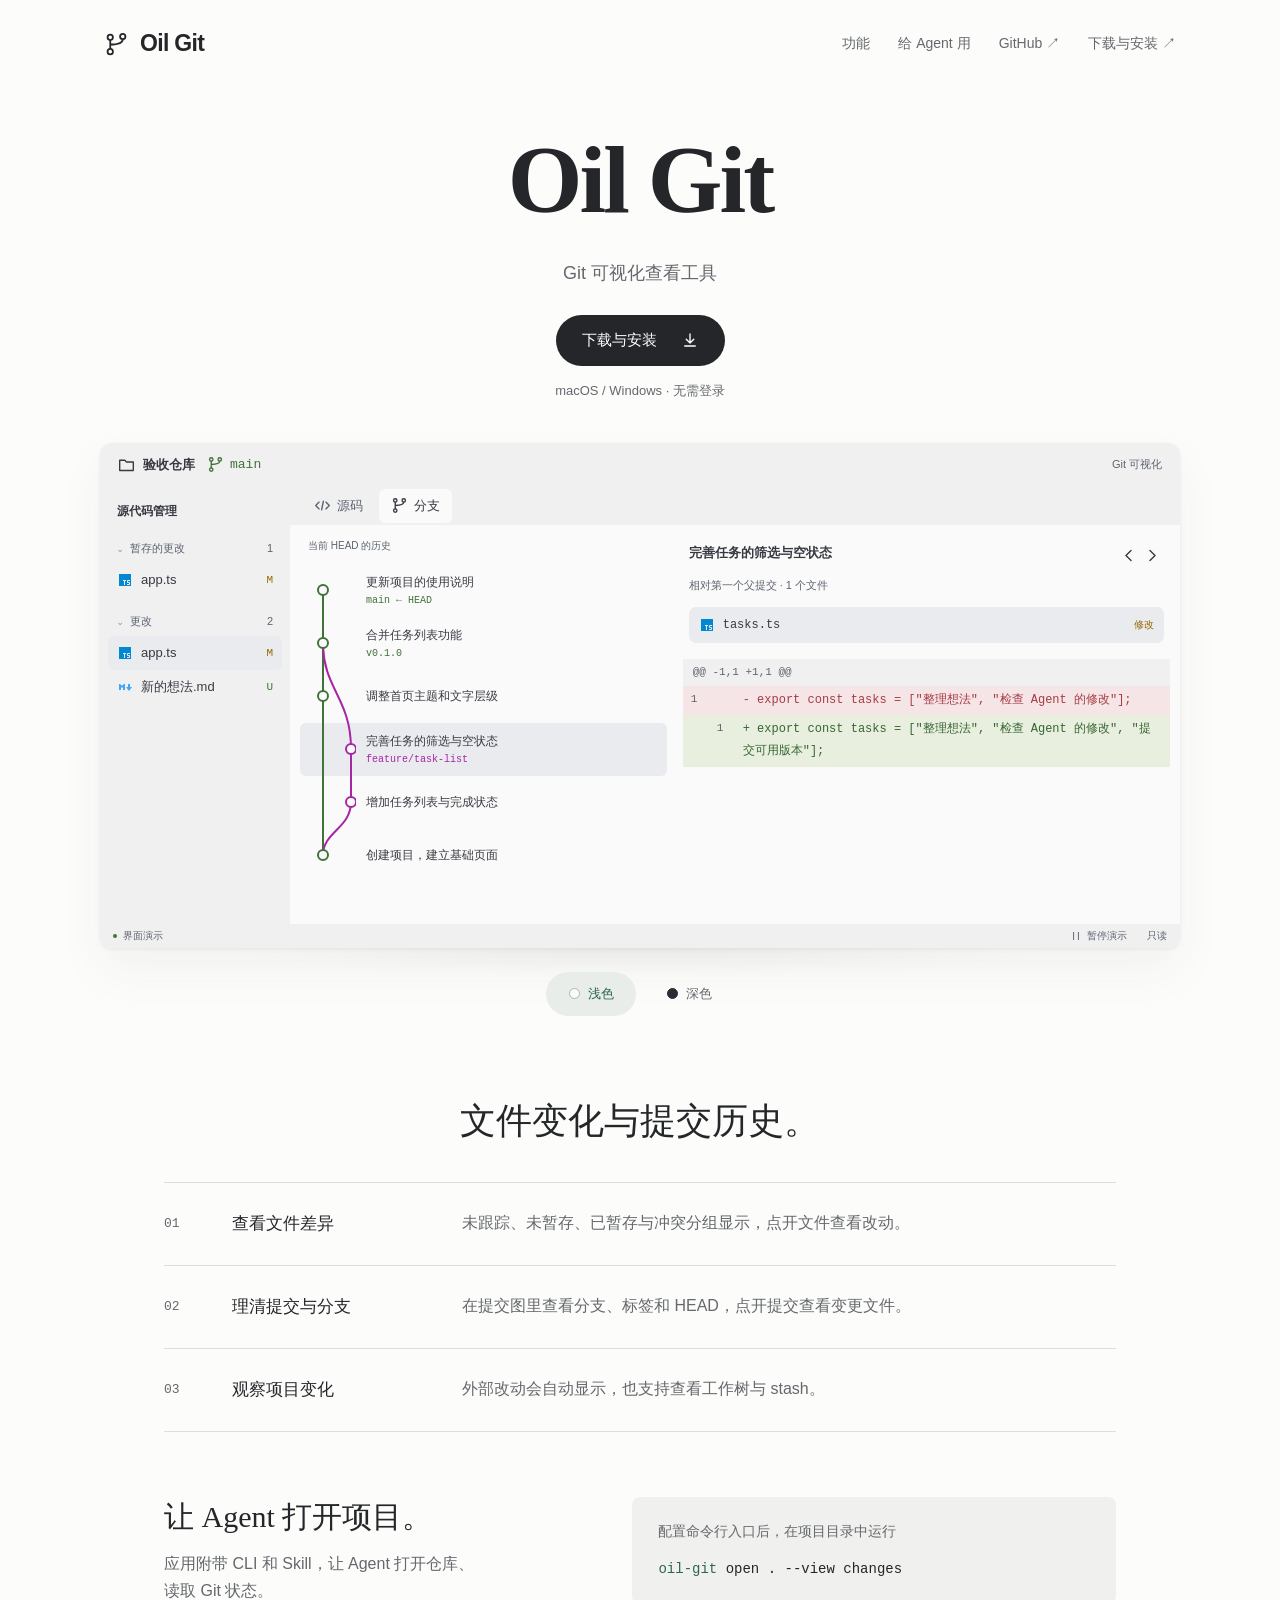
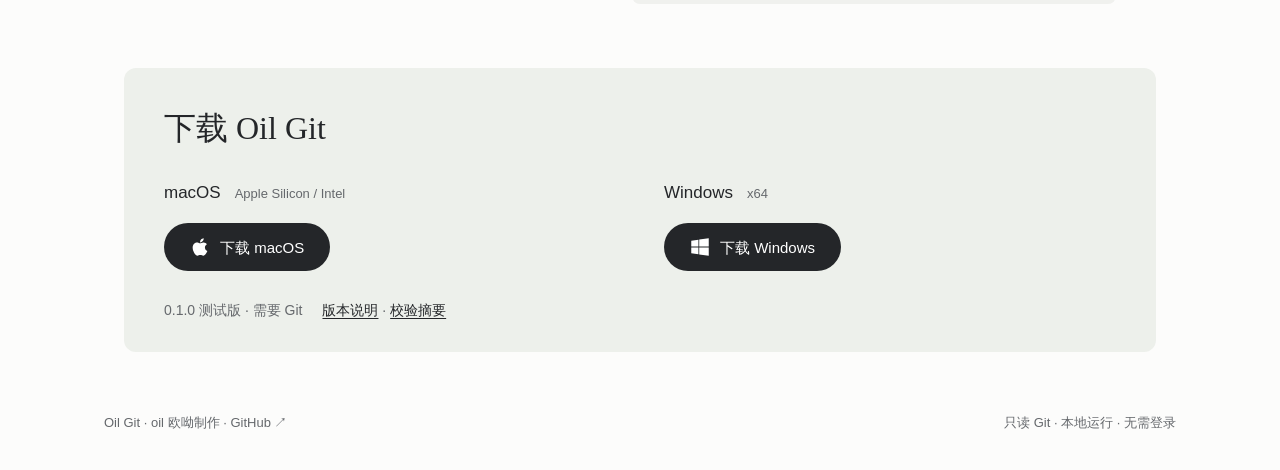
==== commit 8982984c: "feat: replace product screenshots with interactive code demo" ====
--- a/index.html
+++ b/index.html
@@ -87,11 +87,6 @@
       50% { opacity: .38; transform: scaleX(1.05); }
     }
     .product-view { position: relative; width: 100%; aspect-ratio: 2.14; overflow: hidden; border-radius: var(--radius); box-shadow: 0 22px 48px #34393a0d, 0 1px 4px #34393a15; background: #f0f0f0; }
-    .product-view img { position: absolute; inset: 0; width: 100%; height: 100%; object-fit: cover; object-position: top left; display: block; }
-    .theme-dark { opacity: 0; }
-    .product-view.is-dark .theme-dark { opacity: 1; }
-    .product-view.ready .theme-dark { transition: opacity var(--motion-ui) var(--ease); }
-    html[data-preview-theme="dark"] .product-view:not(.ready) .theme-dark { opacity: 1; }
     html[data-preview-theme="dark"] .theme-picker:not(.ready) .theme-indicator { transform: translateX(98px); }
     .product-controls { margin-top: 20px; }
     .theme-picker { position: relative; display: inline-grid; grid-template-columns: 90px 90px; gap: 8px; padding: 4px; color: var(--muted); font-size: 13px; }
@@ -151,8 +146,7 @@
       .os-note { font-size: 12px; }
       .product { margin-top: 34px; --breath-lift: -4px; }
       .product-view { aspect-ratio: auto; height: 306px; }
-      .product-view img { width: 1100px; height: auto; max-width: none; left: -660px; top: 0; object-fit: initial; }
-      .product-controls { margin-top: 14px; }
+        .product-controls { margin-top: 14px; }
       .list-section { margin-top: 52px; padding: 0 24px 42px; }
       .list-section h2 { font-size: 30px; margin-bottom: 28px; }
       .feature-row { grid-template-columns: 26px 1fr; column-gap: 12px; row-gap: 8px; padding: 23px 0; }
@@ -180,15 +174,16 @@
     .reduce-motion *, .reduce-motion *::before, .reduce-motion *::after { animation: none !important; transition: none !important; }
     .reduce-motion .product, .reduce-motion .product-breath, .reduce-motion .cta-arrow { transform: none !important; }
   </style>
+  <link rel="stylesheet" href="./product-demo.css">
+  <script defer src="./product-demo.js"></script>
 </head>
-<body x-data="{theme:document.documentElement.dataset.previewTheme,ready:false,imagesReady:false,inView:false,pageVisible:!document.hidden}"
+<body x-data="{theme:document.documentElement.dataset.previewTheme,ready:false,demoReady:false,inView:false,pageVisible:!document.hidden}"
   @visibilitychange.document="pageVisible=!document.hidden"
   x-init="$nextTick(async () => {
     ready=true;
     const observer = new IntersectionObserver(([entry]) => { inView=entry.intersectionRatio >= .2; }, {threshold:[0,.2]});
     observer.observe($refs.product);
-    await Promise.allSettled([$refs.light.decode(), $refs.dark.decode()]);
-    imagesReady=true;
+    demoReady=true;
   })">
   <header class="top">
     <a href="#" class="logo" aria-label="Oil Git 首页">
@@ -213,12 +208,69 @@
       <p class="hero-description">Git 可视化查看工具</p>
       <a class="download" href="#download">下载与安装 <svg class="cta-arrow" viewBox="0 0 24 24" fill="none" stroke="currentColor" stroke-width="1.8" stroke-linecap="round" stroke-linejoin="round" aria-hidden="true"><path d="M12 4v12m-5-5 5 5 5-5M5 20h14"/></svg></a>
       <div class="os-note">macOS / Windows · 无需登录</div>
-      <div class="product" id="product" x-ref="product" :class="{settled:imagesReady,'is-resting':!inView||!pageVisible}">
+      <div class="product" id="product" x-ref="product" :class="{settled:demoReady,'is-resting':!inView||!pageVisible}">
         <div class="product-stage">
           <div class="product-breath">
-            <div class="product-view" :class="{'is-dark':theme==='dark',ready:imagesReady}">
-              <img x-ref="light" :aria-hidden="theme!=='light'" src="assets/source-light.jpg" alt="Oil Git 浅色界面：左侧查看文件状态，右侧对比修改前后的代码" decoding="async" fetchpriority="high" draggable="false">
-              <img x-ref="dark" class="theme-dark" :aria-hidden="theme!=='dark'" src="assets/source-dark.jpg" alt="Oil Git 深色界面：查看文件列表和左右代码差异" decoding="async" draggable="false">
+            <div class="product-view demo-ui" data-view="history" :class="{'is-dark':theme==='dark',ready:demoReady}">
+              <svg class="demo-symbols" aria-hidden="true"><defs>
+                <symbol id="demo-folder" viewBox="0 0 20 20"><path d="M2 5h6l2 2h8v10H2z"/></symbol>
+                <symbol id="demo-branch" viewBox="0 0 20 20"><path d="M5 6v8m0-4c8 0 10-2 10-4"/><circle cx="5" cy="4" r="2"/><circle cx="5" cy="16" r="2"/><circle cx="15" cy="4" r="2"/></symbol>
+                <symbol id="demo-code" viewBox="0 0 20 20"><path d="m6 6-4 4 4 4m8-8 4 4-4 4m-3-9-2 10"/></symbol>
+                <symbol id="demo-chevron" viewBox="0 0 20 20"><path d="m7 4 6 6-6 6"/></symbol>
+                <symbol id="demo-pause" viewBox="0 0 20 20"><path d="M6 4v12m8-12v12"/></symbol>
+                <symbol id="demo-play" viewBox="0 0 20 20"><path d="m6 3 10 7-10 7z"/></symbol>
+              </defs></svg>
+              <div class="demo-toolbar">
+                <span class="demo-project"><svg class="demo-icon" aria-hidden="true"><use href="#demo-folder"/></svg>验收仓库</span>
+                <span class="demo-branch"><svg class="demo-icon" aria-hidden="true"><use href="#demo-branch"/></svg>main</span>
+                <span class="demo-toolbar-note">Git 可视化</span>
+              </div>
+              <div class="demo-workspace">
+                <aside class="demo-sidebar" aria-label="工作区文件">
+                  <h3>源代码管理</h3>
+                  <div class="demo-group"><span>⌄</span>暂存的更改<span>1</span></div>
+                  <button class="demo-file" data-demo-file="app.ts" data-staged type="button"><svg class="demo-file-icon" viewBox="0 0 16 16" aria-hidden="true" data-demo-file-icon><path fill="#0288d1" d="M2 2v12h12V2zm4 6h3v1H8v4H7V9H6zm5 0h2v1h-2v1h1a1.003 1.003 0 0 1 1 1v1a1.003 1.003 0 0 1-1 1h-2v-1h2v-1h-1a1.003 1.003 0 0 1-1-1V9a1.003 1.003 0 0 1 1-1"/></svg><span>app.ts</span><span class="demo-file-status">M</span></button>
+                  <div class="demo-group"><span>⌄</span>更改<span>2</span></div>
+                  <button class="demo-file" data-demo-file="app.ts" type="button"><svg class="demo-file-icon" viewBox="0 0 16 16" aria-hidden="true" data-demo-file-icon><path fill="#0288d1" d="M2 2v12h12V2zm4 6h3v1H8v4H7V9H6zm5 0h2v1h-2v1h1a1.003 1.003 0 0 1 1 1v1a1.003 1.003 0 0 1-1 1h-2v-1h2v-1h-1a1.003 1.003 0 0 1-1-1V9a1.003 1.003 0 0 1 1-1"/></svg><span>app.ts</span><span class="demo-file-status">M</span></button>
+                  <button class="demo-file" data-demo-file="新的想法.md" type="button"><svg class="demo-file-icon" viewBox="0 0 32 32" aria-hidden="true" data-demo-file-icon><path fill="#42a5f5" d="m14 10-4 3.5L6 10H4v12h4v-6l2 2 2-2v6h4V10zm12 6v-6h-4v6h-4l6 8 6-8z"/></svg><span>新的想法.md</span><span class="demo-file-status untracked">U</span></button>
+                </aside>
+                <div class="demo-main">
+                  <div class="demo-tabs" role="group" aria-label="演示视图">
+                    <button data-demo-view="source" type="button"><svg class="demo-icon" aria-hidden="true"><use href="#demo-code"/></svg>源码</button>
+                    <button data-demo-view="history" class="is-selected" type="button"><svg class="demo-icon" aria-hidden="true"><use href="#demo-branch"/></svg>分支</button>
+                  </div>
+                  <div class="demo-history">
+                    <div class="demo-log">
+                      <div class="demo-log-title">当前 HEAD 的历史</div>
+                      <div class="demo-commit-list">
+                        <svg class="demo-graph" viewBox="0 0 46 318" fill="none" aria-hidden="true">
+                          <path d="M13 26v53c0 50 0 84 0 106v106" stroke="var(--d-green)" stroke-width="2"/>
+                          <path d="M13 79c0 46 28 55 28 106v53c0 26-28 30-28 53" stroke="var(--d-purple)" stroke-width="2"/>
+                          <g stroke-width="2" fill="var(--d-bg)"><circle cx="13" cy="26" r="5" stroke="var(--d-green)"/><circle cx="13" cy="79" r="5" stroke="var(--d-green)"/><circle cx="13" cy="132" r="5" stroke="var(--d-green)"/><circle cx="41" cy="185" r="5" stroke="var(--d-purple)"/><circle cx="41" cy="238" r="5" stroke="var(--d-purple)"/><circle cx="13" cy="291" r="5" stroke="var(--d-green)"/></g>
+                        </svg>
+                        <button class="demo-commit" data-demo-commit="0" type="button"><span class="demo-commit-title">更新项目的使用说明</span><span class="demo-ref">main ← HEAD</span></button>
+<button class="demo-commit" data-demo-commit="1" type="button"><span class="demo-commit-title">合并任务列表功能</span><span class="demo-ref">v0.1.0</span></button>
+<button class="demo-commit" data-demo-commit="2" type="button"><span class="demo-commit-title">调整首页主题和文字层级</span></button>
+<button class="demo-commit" data-demo-commit="3" type="button"><span class="demo-commit-title">完善任务的筛选与空状态</span><span class="demo-ref feature">feature/task-list</span></button>
+<button class="demo-commit" data-demo-commit="4" type="button"><span class="demo-commit-title">增加任务列表与完成状态</span></button>
+<button class="demo-commit" data-demo-commit="5" type="button"><span class="demo-commit-title">创建项目，建立基础页面</span></button>
+                      </div>
+                    </div>
+                    <section class="demo-details" aria-label="提交详情">
+                      <div class="demo-detail-heading"><h3 data-demo-title>完善任务的筛选与空状态</h3><div class="demo-nav"><button type="button" data-demo-action="previous" aria-label="上一个提交"><svg class="demo-icon" style="transform:rotate(180deg)" aria-hidden="true"><use href="#demo-chevron"/></svg></button><button type="button" data-demo-action="next" aria-label="下一个提交"><svg class="demo-icon" aria-hidden="true"><use href="#demo-chevron"/></svg></button></div></div>
+                      <p class="demo-comparison">相对第一个父提交 · 1 个文件</p>
+                      <div class="demo-detail-file"><svg class="demo-file-icon" viewBox="0 0 16 16" aria-hidden="true" data-demo-file-icon><path fill="#0288d1" d="M2 2v12h12V2zm4 6h3v1H8v4H7V9H6zm5 0h2v1h-2v1h1a1.003 1.003 0 0 1 1 1v1a1.003 1.003 0 0 1-1 1h-2v-1h2v-1h-1a1.003 1.003 0 0 1-1-1V9a1.003 1.003 0 0 1 1-1"/></svg><span data-demo-path>tasks.ts</span><span>修改</span></div>
+                      <div class="demo-patch" data-demo-patch></div>
+                    </section>
+                  </div>
+                  <div class="demo-source">
+                    <div class="demo-source-heading"><strong data-demo-source-path>app.ts</strong><span data-demo-source-range>暂存区 → 工作区</span></div>
+                    <div class="demo-split"><div><div class="demo-side-label">修改前</div><div data-demo-before></div></div><div><div class="demo-side-label">修改后</div><div data-demo-after></div></div></div>
+                  </div>
+                </div>
+              </div>
+              <div class="demo-footer"><span class="demo-status-dot" aria-hidden="true"></span><span>界面演示</span><button class="demo-toggle" data-demo-action="toggle" type="button"><svg class="demo-icon" aria-hidden="true"><use href="#demo-pause"/></svg><span>暂停演示</span></button><span>只读</span></div>
+              <div class="demo-cursor" aria-hidden="true"><span class="demo-click"></span><svg viewBox="0 0 25 30"><path d="M4 4v21l5.5-5 4.2 8 3.8-2-4.4-7.8 7.8-1.2z" fill="#fff" stroke="#262b30" stroke-width="1.4" stroke-linejoin="round"/></svg></div>
             </div>
           </div>
         </div>
--- a/product-demo.css
+++ b/product-demo.css
@@ -0,0 +1,80 @@
+/* Product demo: the same readable palettes as the desktop viewer. */
+.product-view.demo-ui { --d-bg:#fafafa; --d-side:#f0f0f0; --d-fg:#383a42; --d-muted:#5c6370; --d-hover:#e9ebef; --d-green:#407338; --d-purple:#a626a4; --d-add:#e8efdf; --d-add-fg:#386633; --d-del:#f6e5e7; --d-del-fg:#a63c45; color:var(--d-fg); background:var(--d-bg); font:13px/1.55 -apple-system,BlinkMacSystemFont,"Segoe UI","PingFang SC",sans-serif; text-align:left; display:flex; flex-direction:column; }
+.demo-ui.is-dark, html[data-preview-theme="dark"] .demo-ui:not(.ready) { --d-bg:#282c34; --d-side:#21252b; --d-fg:#d7dae0; --d-muted:#abb2bf; --d-hover:#363d49; --d-green:#98c379; --d-purple:#c678dd; --d-add:#334334; --d-add-fg:#cde6b6; --d-del:#443239; --d-del-fg:#efc0c4; }
+.demo-ui button { color:inherit; font:inherit; cursor:pointer; }
+.demo-ui button:hover { background:var(--d-hover); }
+.demo-ui button:focus-visible { outline:2px solid var(--d-green); outline-offset:-2px; }
+.demo-ui svg { flex-shrink:0; }
+.demo-symbols { position:absolute; width:0; height:0; overflow:hidden; }
+.demo-icon { width:17px; height:17px; fill:none; stroke:currentColor; stroke-width:1.6; stroke-linecap:round; stroke-linejoin:round; }
+.demo-toolbar { height:43px; flex-shrink:0; display:flex; align-items:center; gap:12px; padding:0 18px; background:var(--d-side); }
+.demo-project { display:flex; align-items:center; gap:8px; font-weight:600; }
+.demo-branch { display:flex; align-items:center; gap:6px; color:var(--d-green); font-family:var(--mono); }
+.demo-toolbar-note { margin-left:auto; color:var(--d-muted); font-size:11px; }
+.demo-workspace { display:grid; grid-template-columns:190px minmax(0,1fr); flex:1; min-height:0; }
+.demo-sidebar { background:var(--d-side); padding:16px 8px; overflow:hidden; }
+.demo-sidebar h3 { margin:0 0 19px; padding:0 9px; font-size:12px; font-weight:600; }
+.demo-group { margin:16px 0 6px; padding:0 9px; display:flex; align-items:center; gap:7px; font-size:11px; color:var(--d-muted); }
+.demo-group span:last-child { margin-left:auto; }
+.demo-file { width:100%; min-height:34px; display:flex; align-items:center; gap:8px; padding:7px 9px; border-radius:6px; text-align:left; }
+.demo-file.is-selected { background:var(--d-hover); }
+.demo-file-status { margin-left:auto; color:#986801; font:11px var(--mono); }
+.demo-file-status.untracked { color:var(--d-green); }
+.demo-file-icon { width:16px; height:16px; flex-shrink:0; }
+.demo-main { display:flex; flex-direction:column; min-width:0; min-height:0; }
+.demo-tabs { display:flex; align-items:center; gap:4px; height:39px; padding:0 12px; flex-shrink:0; background:var(--d-side); }
+.demo-tabs button { display:flex; align-items:center; gap:6px; padding:7px 12px; border-radius:6px; color:var(--d-muted); }
+.demo-tabs button.is-selected { background:var(--d-bg); color:var(--d-fg); }
+.demo-history { display:grid; grid-template-columns:minmax(205px,.86fr) minmax(0,1.14fr); flex:1; min-height:0; }
+.demo-ui[data-view="source"] .demo-history,.demo-ui[data-view="history"] .demo-source { display:none; }
+.demo-log { padding:13px 6px 12px 10px; min-width:0; overflow:hidden; }
+.demo-log-title { color:var(--d-muted); font-size:10px; margin:0 8px 10px; }
+.demo-commit-list { position:relative; }
+.demo-graph { position:absolute; z-index:1; left:10px; top:0; width:46px; height:318px; pointer-events:none; }
+.demo-commit { display:flex; flex-direction:column; justify-content:center; gap:2px; width:100%; height:53px; padding:6px 8px 6px 66px; text-align:left; border-radius:6px; line-height:1.4; position:relative; }
+.demo-commit.is-selected { background:var(--d-hover); }
+.demo-commit-title { overflow:hidden; white-space:nowrap; text-overflow:ellipsis; font-size:12px; }
+.demo-ref { font:10px/1.4 var(--mono); color:var(--d-green); }
+.demo-ref.feature { color:var(--d-purple); }
+.demo-details { min-width:0; min-height:0; display:flex; flex-direction:column; padding:18px 16px 10px; overflow:hidden; }
+.demo-detail-heading { display:flex; align-items:flex-start; gap:8px; }
+.demo-detail-heading h3 { font-size:13px; font-weight:600; line-height:1.5; margin:0; flex:1; }
+.demo-nav { display:flex; flex-shrink:0; }
+.demo-nav button { display:grid; place-items:center; padding:3px; width:24px; height:24px; border-radius:5px; }
+.demo-comparison { color:var(--d-muted); font-size:11px; margin:10px 0 13px; }
+.demo-detail-file { display:flex; align-items:center; gap:8px; padding:10px; background:var(--d-hover); border-radius:7px; font:12px var(--mono); margin-bottom:16px; }
+.demo-detail-file > span:last-child { margin-left:auto; color:#986801; font:10px -apple-system,BlinkMacSystemFont,"PingFang SC",sans-serif; }
+.demo-patch { min-height:0; overflow:hidden; margin:0 -6px; }
+.demo-hunk { padding:5px 10px; color:var(--d-muted); background:var(--d-side); font:11px/1.5 var(--mono); }
+.demo-code-row { display:grid; grid-template-columns:26px 26px minmax(0,1fr); align-items:start; padding:4px 8px; font:12px/1.8 var(--mono); }
+.demo-code-row code { white-space:pre-wrap; overflow-wrap:anywhere; font:inherit; min-width:0; }
+.demo-line { color:var(--d-muted); font-size:11px; user-select:none; }
+.demo-code-row.add { background:var(--d-add); color:var(--d-add-fg); }
+.demo-code-row.remove { background:var(--d-del); color:var(--d-del-fg); }
+.demo-source { flex:1; display:flex; flex-direction:column; min-height:0; padding:17px 16px; }
+.demo-source-heading { display:flex; align-items:center; gap:8px; margin-bottom:14px; }
+.demo-source-heading strong { font:600 13px var(--mono); }
+.demo-source-heading span { margin-left:auto; color:var(--d-muted); font-size:11px; }
+.demo-split { display:grid; grid-template-columns:1fr 1fr; gap:12px; flex:1; min-height:0; }
+.demo-split > div { min-width:0; overflow:hidden; }
+.demo-side-label { color:var(--d-muted); margin-bottom:8px; font-size:11px; }
+.demo-split .demo-code-row { grid-template-columns:22px minmax(0,1fr); padding:6px 8px; }
+.demo-footer { height:24px; flex-shrink:0; display:flex; align-items:center; gap:6px; padding:0 13px; background:var(--d-side); color:var(--d-muted); font-size:10px; }
+.demo-status-dot { width:4px; height:4px; border-radius:50%; background:var(--d-green); }
+.demo-toggle { display:flex; align-items:center; gap:5px; margin-left:auto; padding:2px 5px; border-radius:4px; }
+.demo-toggle .demo-icon { width:12px; height:12px; }
+.demo-footer > span:last-child { margin-left:9px; }
+.demo-cursor { position:absolute; top:0; left:0; width:25px; height:30px; pointer-events:none; z-index:5; opacity:0; transition:transform 520ms var(--ease),opacity var(--motion-fast); }
+.demo-cursor.is-visible { opacity:1; }
+.demo-cursor > svg { width:25px; height:30px; display:block; filter:drop-shadow(0 2px 2px #0002); }
+.demo-click { position:absolute; left:4px; top:4px; width:32px; height:32px; border:2px solid var(--d-green); border-radius:50%; opacity:0; transform:translate(-50%,-50%) scale(.25); }
+.demo-cursor.is-clicking .demo-click { animation:demo-click 430ms var(--ease); }
+.demo-cursor.is-clicking > svg { animation:demo-press 220ms var(--ease); }
+@keyframes demo-click { 0% { opacity:.7; transform:translate(-50%,-50%) scale(.25); } 100% { opacity:0; transform:translate(-50%,-50%) scale(1); } }
+@keyframes demo-press { 50% { transform:scale(.9); } }
+@media(max-width:900px) { .demo-workspace { grid-template-columns:155px minmax(0,1fr); } .demo-history { grid-template-columns:minmax(180px,.8fr) minmax(0,1.2fr); } .demo-commit { padding-left:59px; } .demo-details { padding:14px 10px; } }
+@media(max-width:700px) { .demo-workspace { grid-template-columns:1fr; } .demo-sidebar,.demo-log { display:none; } .demo-history { grid-template-columns:1fr; } .demo-toolbar { height:36px; padding:0 12px; font-size:11px; } .demo-toolbar-note { font-size:10px; } .demo-tabs { height:34px; padding:0 8px; } .demo-tabs button { font-size:11px; padding:4px 10px; } .demo-details { padding:12px 14px 6px; } .demo-detail-heading h3 { font-size:12px; } .demo-comparison { margin:5px 0 8px; font-size:10px; } .demo-detail-file { padding:7px 9px; margin-bottom:9px; } .demo-code-row { font-size:11px; padding:3px 7px; grid-template-columns:22px 22px minmax(0,1fr); line-height:1.65; } .demo-source { padding:10px 12px; } .demo-source-heading { margin-bottom:9px; } .demo-source-heading strong { font-size:11px; } .demo-source-heading span { font-size:10px; } .demo-split { gap:8px; } .demo-footer { height:21px; } }
+
+@media(prefers-reduced-motion:reduce) { .demo-cursor,.demo-toggle { display:none; } }
+.reduce-motion .demo-cursor,.reduce-motion .demo-toggle { display:none; }
+@media(max-width:700px) { .product-view.demo-ui { height:340px; } }
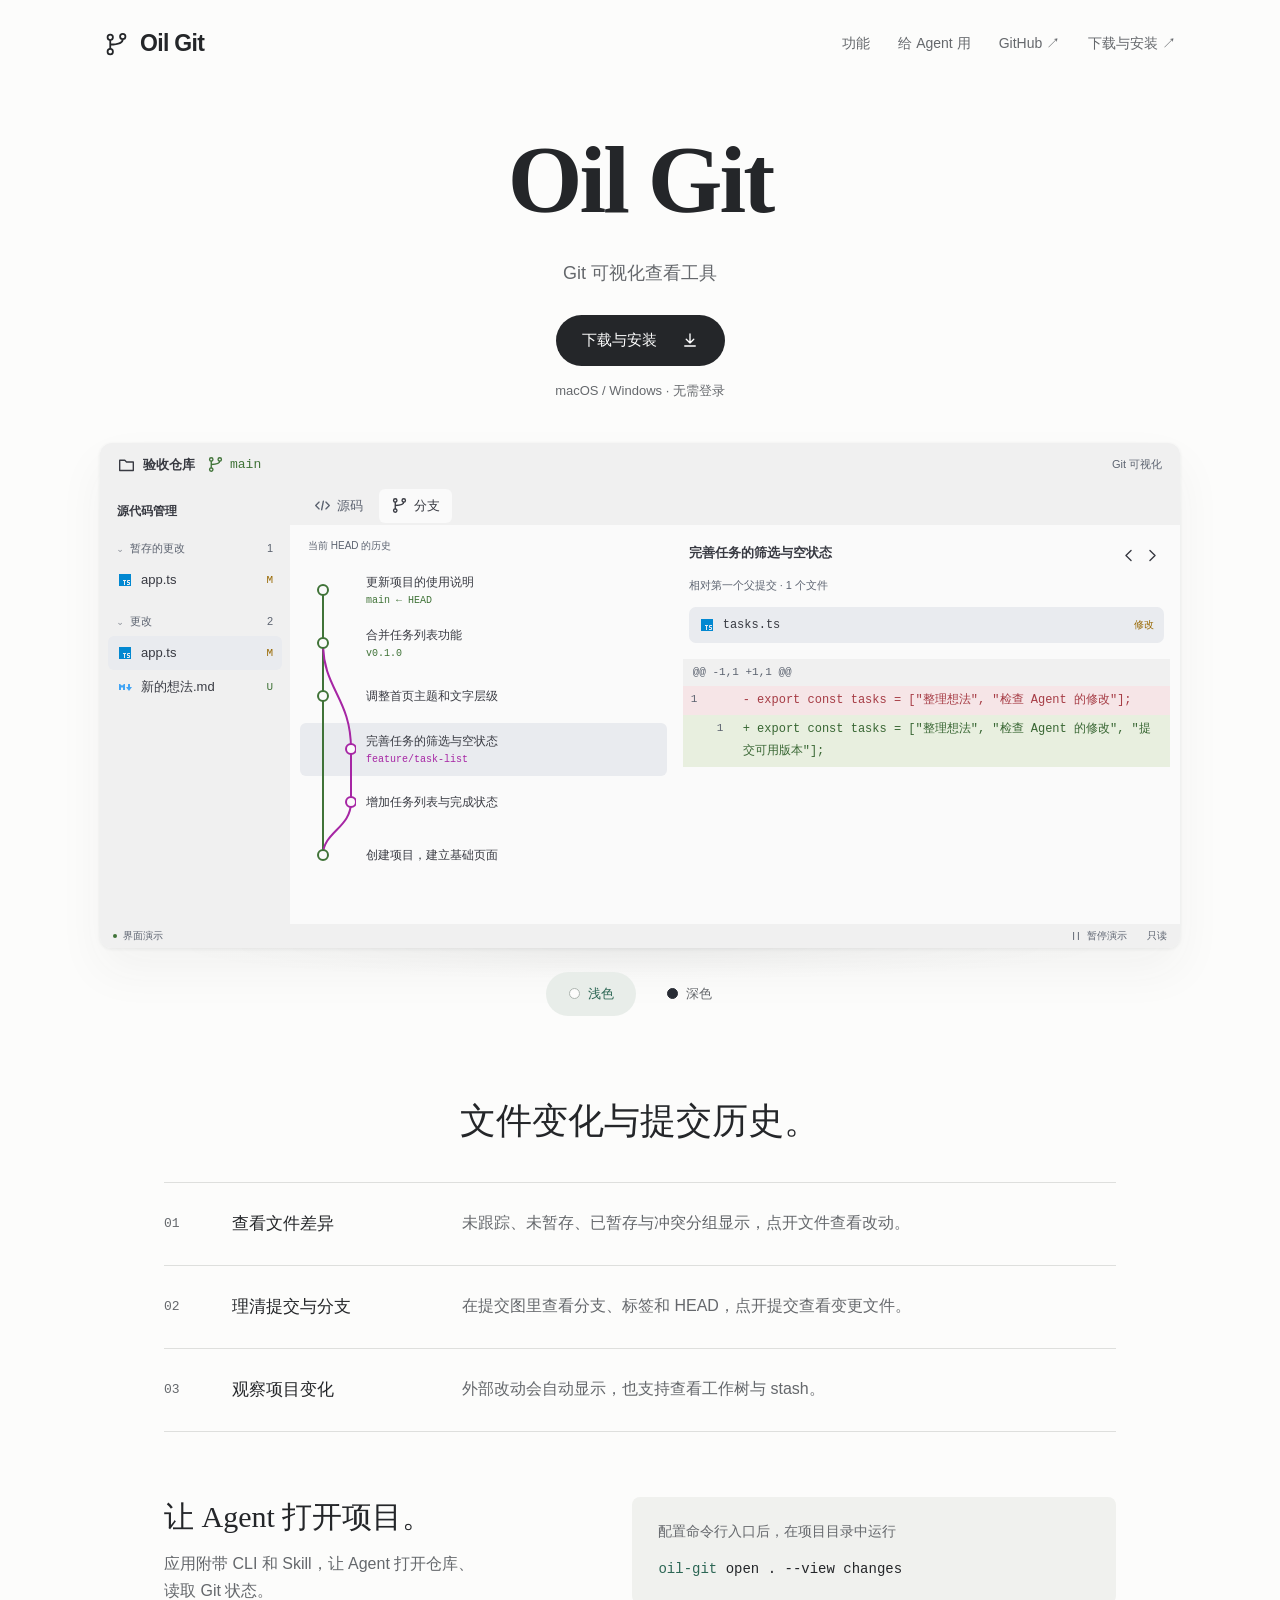
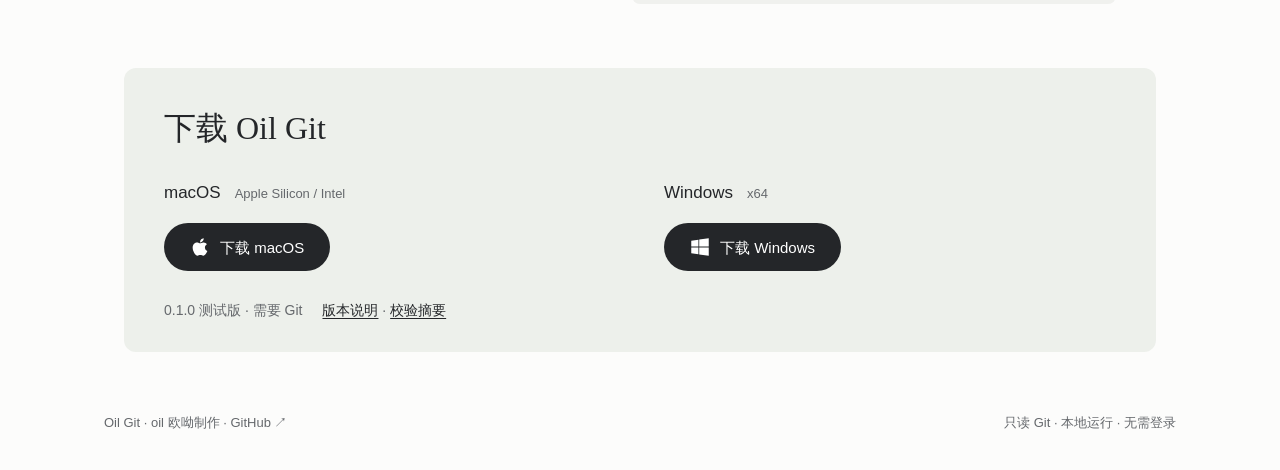
==== commit bea2cb52: "feat: add scroll perspective and remove simulated cursor" ====
--- a/index.html
+++ b/index.html
@@ -174,8 +174,8 @@
     .reduce-motion *, .reduce-motion *::before, .reduce-motion *::after { animation: none !important; transition: none !important; }
     .reduce-motion .product, .reduce-motion .product-breath, .reduce-motion .cta-arrow { transform: none !important; }
   </style>
-  <link rel="stylesheet" href="./product-demo.css">
-  <script defer src="./product-demo.js"></script>
+  <link rel="stylesheet" href="./product-demo.css?v=2">
+  <script defer src="./product-demo.js?v=2"></script>
 </head>
 <body x-data="{theme:document.documentElement.dataset.previewTheme,ready:false,demoReady:false,inView:false,pageVisible:!document.hidden}"
   @visibilitychange.document="pageVisible=!document.hidden"
@@ -210,6 +210,7 @@
       <div class="os-note">macOS / Windows · 无需登录</div>
       <div class="product" id="product" x-ref="product" :class="{settled:demoReady,'is-resting':!inView||!pageVisible}">
         <div class="product-stage">
+          <div class="product-tilt">
           <div class="product-breath">
             <div class="product-view demo-ui" data-view="history" :class="{'is-dark':theme==='dark',ready:demoReady}">
               <svg class="demo-symbols" aria-hidden="true"><defs>
@@ -270,8 +271,8 @@
                 </div>
               </div>
               <div class="demo-footer"><span class="demo-status-dot" aria-hidden="true"></span><span>界面演示</span><button class="demo-toggle" data-demo-action="toggle" type="button"><svg class="demo-icon" aria-hidden="true"><use href="#demo-pause"/></svg><span>暂停演示</span></button><span>只读</span></div>
-              <div class="demo-cursor" aria-hidden="true"><span class="demo-click"></span><svg viewBox="0 0 25 30"><path d="M4 4v21l5.5-5 4.2 8 3.8-2-4.4-7.8 7.8-1.2z" fill="#fff" stroke="#262b30" stroke-width="1.4" stroke-linejoin="round"/></svg></div>
             </div>
+          </div>
           </div>
         </div>
         <div class="product-controls">
--- a/product-demo.css
+++ b/product-demo.css
@@ -64,17 +64,37 @@
 .demo-toggle { display:flex; align-items:center; gap:5px; margin-left:auto; padding:2px 5px; border-radius:4px; }
 .demo-toggle .demo-icon { width:12px; height:12px; }
 .demo-footer > span:last-child { margin-left:9px; }
-.demo-cursor { position:absolute; top:0; left:0; width:25px; height:30px; pointer-events:none; z-index:5; opacity:0; transition:transform 520ms var(--ease),opacity var(--motion-fast); }
-.demo-cursor.is-visible { opacity:1; }
-.demo-cursor > svg { width:25px; height:30px; display:block; filter:drop-shadow(0 2px 2px #0002); }
-.demo-click { position:absolute; left:4px; top:4px; width:32px; height:32px; border:2px solid var(--d-green); border-radius:50%; opacity:0; transform:translate(-50%,-50%) scale(.25); }
-.demo-cursor.is-clicking .demo-click { animation:demo-click 430ms var(--ease); }
-.demo-cursor.is-clicking > svg { animation:demo-press 220ms var(--ease); }
-@keyframes demo-click { 0% { opacity:.7; transform:translate(-50%,-50%) scale(.25); } 100% { opacity:0; transform:translate(-50%,-50%) scale(1); } }
-@keyframes demo-press { 50% { transform:scale(.9); } }
 @media(max-width:900px) { .demo-workspace { grid-template-columns:155px minmax(0,1fr); } .demo-history { grid-template-columns:minmax(180px,.8fr) minmax(0,1.2fr); } .demo-commit { padding-left:59px; } .demo-details { padding:14px 10px; } }
 @media(max-width:700px) { .demo-workspace { grid-template-columns:1fr; } .demo-sidebar,.demo-log { display:none; } .demo-history { grid-template-columns:1fr; } .demo-toolbar { height:36px; padding:0 12px; font-size:11px; } .demo-toolbar-note { font-size:10px; } .demo-tabs { height:34px; padding:0 8px; } .demo-tabs button { font-size:11px; padding:4px 10px; } .demo-details { padding:12px 14px 6px; } .demo-detail-heading h3 { font-size:12px; } .demo-comparison { margin:5px 0 8px; font-size:10px; } .demo-detail-file { padding:7px 9px; margin-bottom:9px; } .demo-code-row { font-size:11px; padding:3px 7px; grid-template-columns:22px 22px minmax(0,1fr); line-height:1.65; } .demo-source { padding:10px 12px; } .demo-source-heading { margin-bottom:9px; } .demo-source-heading strong { font-size:11px; } .demo-source-heading span { font-size:10px; } .demo-split { gap:8px; } .demo-footer { height:21px; } }
 
-@media(prefers-reduced-motion:reduce) { .demo-cursor,.demo-toggle { display:none; } }
-.reduce-motion .demo-cursor,.reduce-motion .demo-toggle { display:none; }
+@media(prefers-reduced-motion:reduce) { .demo-toggle { display:none; } }
+.reduce-motion .demo-toggle { display:none; }
 @media(max-width:700px) { .product-view.demo-ui { height:340px; } }
+
+/* Scroll tilts the whole card as one plane; content keeps its normal layout. */
+.product-tilt {
+  --product-perspective: 1400px;
+  --product-max-tilt: 8deg;
+  --product-scroll-distance: 620px;
+  transform-origin: 50% 50%;
+  transform: perspective(var(--product-perspective)) rotateX(0deg);
+}
+@keyframes product-scroll-depth {
+  from { transform: perspective(var(--product-perspective)) rotateX(0deg); }
+  to { transform: perspective(var(--product-perspective)) rotateX(var(--product-max-tilt)); }
+}
+@supports (animation-timeline: scroll(root block)) and (animation-range: 0px 1px) {
+  .product-tilt {
+    animation: product-scroll-depth linear both;
+    animation-duration: auto;
+    animation-timeline: scroll(root block);
+    animation-range: 0px var(--product-scroll-distance);
+  }
+}
+@media(max-width:700px) {
+  .product-tilt { --product-perspective: 1100px; --product-max-tilt: 6deg; --product-scroll-distance: 440px; }
+}
+@media(prefers-reduced-motion:reduce) {
+  .product-tilt { animation:none !important; transform:none !important; }
+}
+.reduce-motion .product-tilt { animation:none !important; transform:none !important; }
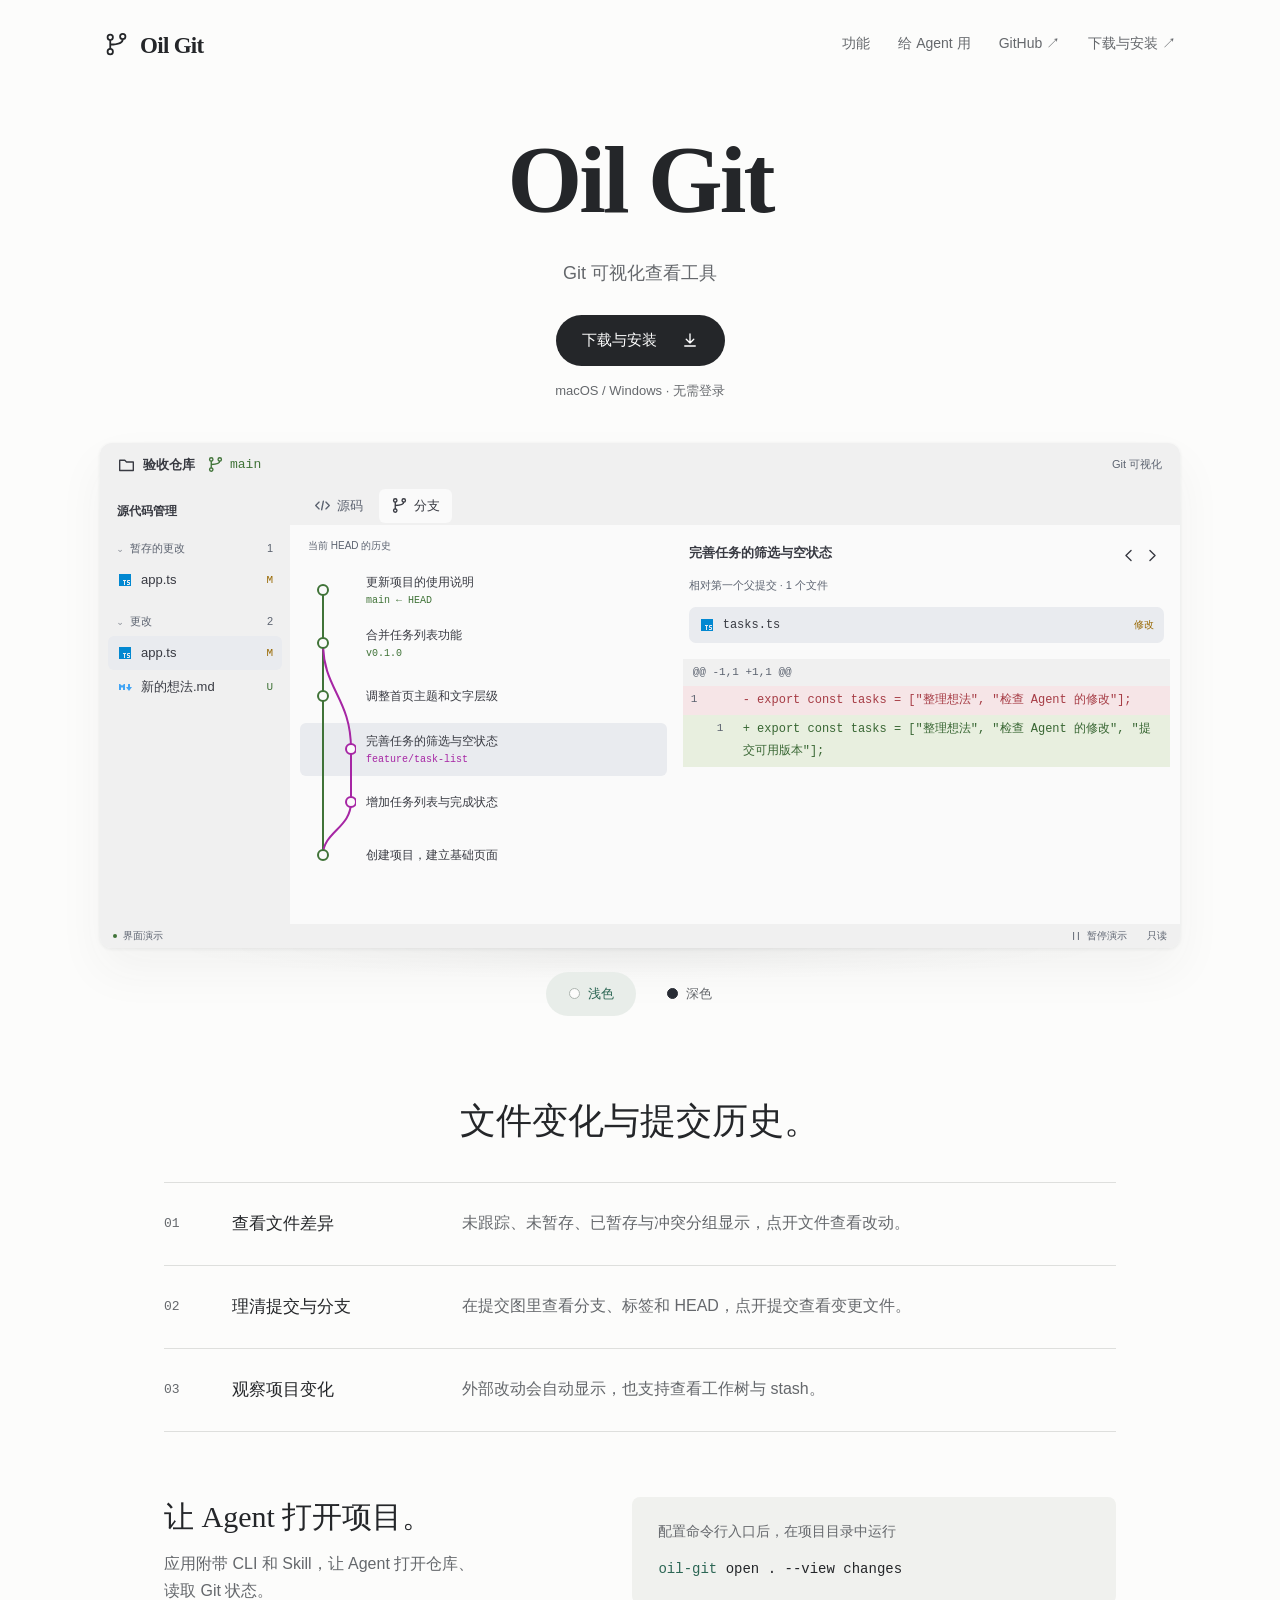
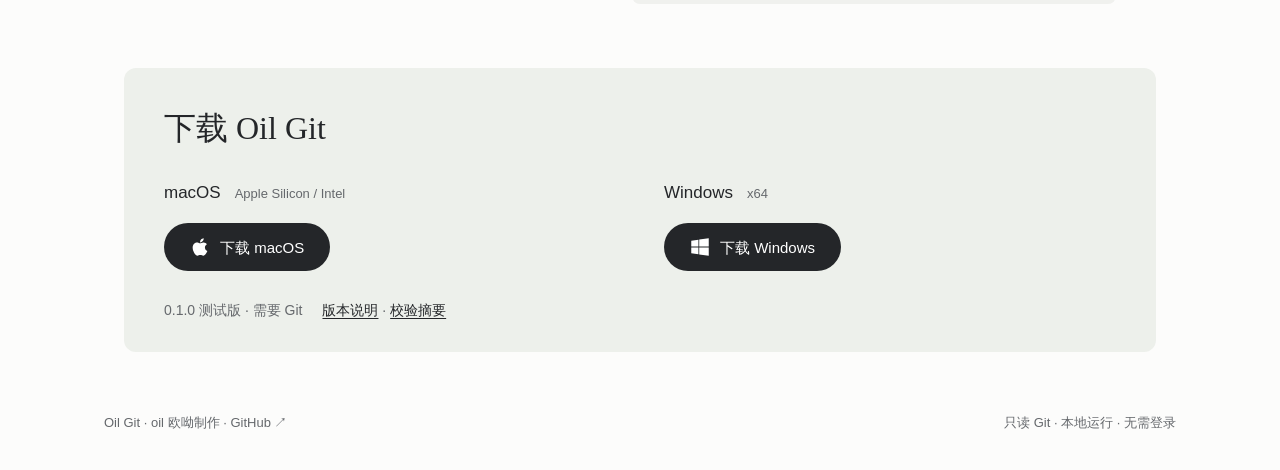
==== commit 21084a98: "style: unify brand wordmarks and align header logo" ====
--- a/index.html
+++ b/index.html
@@ -50,15 +50,17 @@
     [x-cloak] { display: none !important; }
 
     .top { max-width: 1120px; height: 88px; margin: auto; display: flex; align-items: center; justify-content: space-between; padding: 0 24px; }
-    .logo { display: flex; align-items: center; gap: 11px; font-size: 23px; font-weight: 550; letter-spacing: -.7px; }
-    .logo svg { width: 25px; height: 25px; }
+    .brand-wordmark { font-family: var(--display); font-weight: 600; letter-spacing: -.03em; }
+    .logo { display: flex; align-items: center; gap: 11px; min-height: 44px; font-size: 23px; line-height: 1; }
+    .logo .brand-wordmark { display: block; transform: translateY(1px); }
+    .logo svg { display: block; width: 25px; height: 25px; flex-shrink: 0; }
     .top nav { display: flex; gap: 28px; align-items: center; font-size: 14px; }
     .top nav a { color: var(--muted); padding: 10px 0; }
     .top nav a:hover { color: var(--fg); }
     .top nav a:active { color: var(--accent); }
 
     .hero { text-align: center; padding: 37px 24px 0; }
-    .hero h1 { font: 600 96px/1.15 var(--display); letter-spacing: -3px; margin: 0 0 24px; }
+    .hero h1 { font-size: 96px; line-height: 1.15; margin: 0 0 24px; }
     .hero h1, .hero-description, .hero > .download, .os-note { animation: intro var(--motion-enter) var(--ease) both; }
     .hero-description { animation-delay: 40ms; }
     .hero > .download { animation-delay: 80ms; }
@@ -141,7 +143,7 @@
       .top { height: 76px; padding: 0 22px; }
       .top nav a:not(:last-child) { display: none; }
       .hero { padding: 27px 20px 0; }
-      .hero h1 { font-size: 72px; letter-spacing: -2px; }
+      .hero h1 { font-size: 72px; }
       .hero-description { font-size: 17px; }
       .os-note { font-size: 12px; }
       .product { margin-top: 34px; --breath-lift: -4px; }
@@ -193,7 +195,7 @@
         <circle cx="7" cy="22" r="3" stroke="currentColor" stroke-width="2"/>
         <circle cx="21" cy="5" r="3" stroke="currentColor" stroke-width="2"/>
       </svg>
-      Oil Git
+      <span class="brand-wordmark">Oil Git</span>
     </a>
     <nav aria-label="主导航">
       <a href="#why">功能</a>
@@ -204,7 +206,7 @@
   </header>
   <main>
     <section class="hero" aria-labelledby="hero-title">
-      <h1 id="hero-title">Oil Git</h1>
+      <h1 id="hero-title" class="brand-wordmark">Oil Git</h1>
       <p class="hero-description">Git 可视化查看工具</p>
       <a class="download" href="#download">下载与安装 <svg class="cta-arrow" viewBox="0 0 24 24" fill="none" stroke="currentColor" stroke-width="1.8" stroke-linecap="round" stroke-linejoin="round" aria-hidden="true"><path d="M12 4v12m-5-5 5 5 5-5M5 20h14"/></svg></a>
       <div class="os-note">macOS / Windows · 无需登录</div>
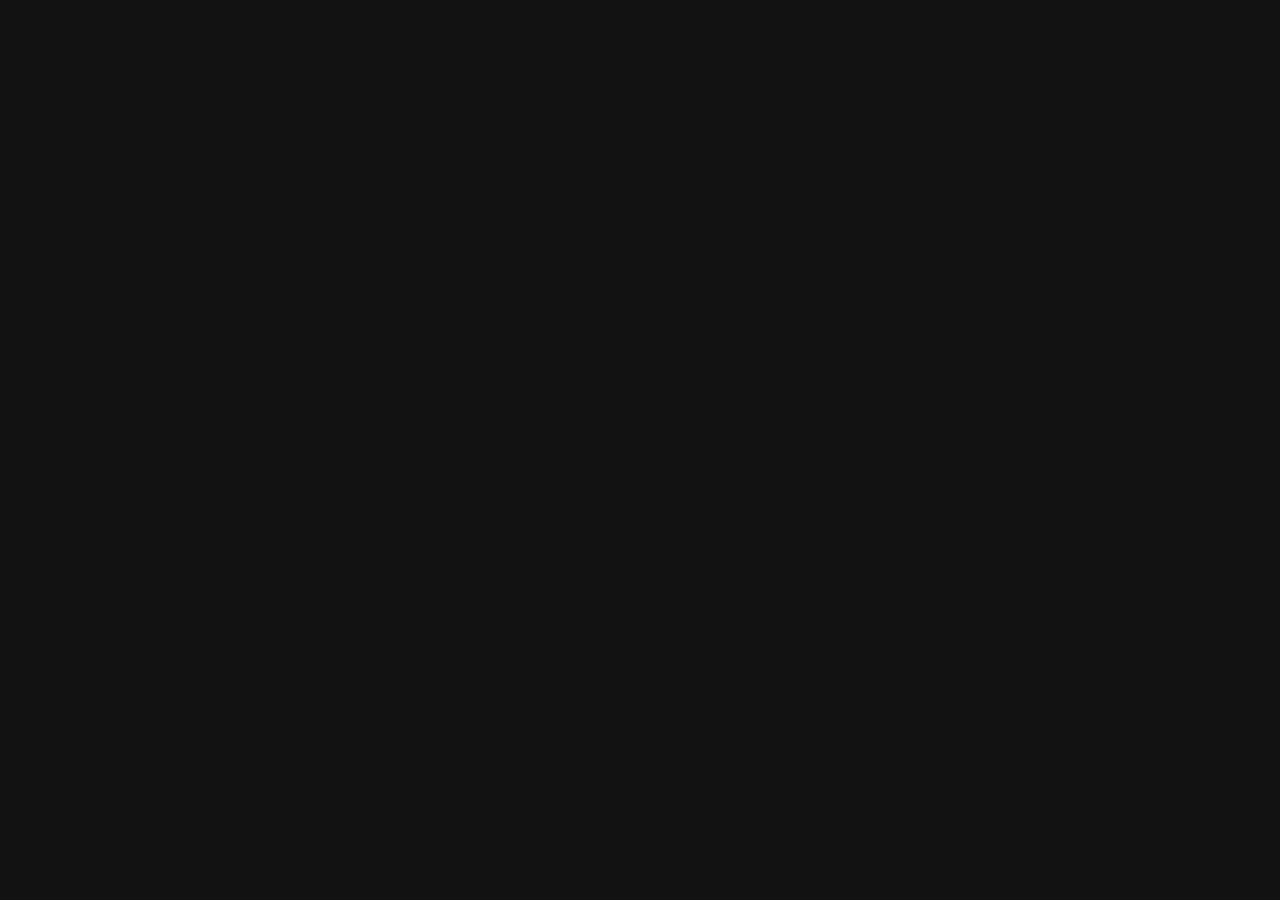
==== commit 28891f29: "Name the product Oil Git The display name, app bundle, window title, and documentation now read Oil " ====
--- a/index.html
+++ b/index.html
@@ -1,340 +1,13 @@
 <!doctype html>
-<html lang="zh-CN">
-<head>
-  <meta charset="utf-8">
-  <meta name="viewport" content="width=device-width,initial-scale=1">
-  <meta name="description" content="Oil Git 是 Git 可视化查看工具。打开本地仓库，查看文件差异、提交历史、分支与冲突，支持 macOS 和 Windows。">
-  <link rel="icon" href="./favicon.svg" type="image/svg+xml">
-  <link rel="canonical" href="https://oil-oil.github.io/oil-git/">
-  <meta property="og:title" content="Oil Git">
-  <meta property="og:description" content="Git 可视化查看工具">
-  <meta property="og:type" content="website">
-  <meta property="og:url" content="https://oil-oil.github.io/oil-git/">
-  <meta property="og:image" content="https://oil-oil.github.io/oil-git/assets/source-light.jpg">
-  <meta name="theme-color" content="#fcfcfb">
-  <title>Oil Git</title>
-  <script>
-    const previewQuery = new URLSearchParams(location.search);
-    document.documentElement.dataset.previewTheme = previewQuery.get('state') === 'dark' ? 'dark' : 'light';
-    if (previewQuery.get('motion') === 'reduce') document.documentElement.classList.add('reduce-motion');
-  </script>
-  <script defer src="vendor/alpine.min.js"></script>
-  <style>
-    :root {
-      --bg: #fcfcfb;
-      --fg: #242629;
-      --muted: #65686c;
-      --line: #dedfdd;
-      --accent: #2c6654;
-      --sage: #edf0eb;
-      --selected: #e8ede9;
-      --radius: 12px;
-      --sans: "Helvetica Neue", "PingFang SC", sans-serif;
-      --display: "New York", "Songti SC", STSong, serif;
-      --mono: "SFMono-Regular", Consolas, monospace;
-      --ease: cubic-bezier(.22, .72, .22, 1);
-      --motion-fast: 140ms;
-      --motion-ui: 260ms;
-      --motion-enter: 440ms;
-      --breath-time: 5600ms;
-      --breath-lift: -7px;
-    }
-    * { box-sizing: border-box; }
-    html { scroll-behavior: smooth; scroll-padding-top: 32px; }
-    body { margin: 0; color: var(--fg); background: var(--bg); font-family: var(--sans); line-height: 1.65; }
-    a { color: inherit; text-decoration: none; }
-    button { font: inherit; border: 0; background: none; cursor: pointer; }
-    a, button { -webkit-tap-highlight-color: transparent; transition: color var(--motion-fast), background-color var(--motion-fast); }
-    a:focus-visible, button:focus-visible { outline: 2px solid var(--accent); outline-offset: 5px; }
-    ::selection { color: var(--fg); background: #dce8dd; }
-    [x-cloak] { display: none !important; }
-
-    .top { max-width: 1120px; height: 88px; margin: auto; display: flex; align-items: center; justify-content: space-between; padding: 0 24px; }
-    .brand-wordmark { font-family: var(--display); font-weight: 600; letter-spacing: -.03em; }
-    .logo { display: flex; align-items: center; gap: 11px; min-height: 44px; font-size: 23px; line-height: 1; }
-    .logo .brand-wordmark { display: block; transform: translateY(1px); }
-    .logo svg { display: block; width: 25px; height: 25px; flex-shrink: 0; }
-    .top nav { display: flex; gap: 28px; align-items: center; font-size: 14px; }
-    .top nav a { color: var(--muted); padding: 10px 0; }
-    .top nav a:hover { color: var(--fg); }
-    .top nav a:active { color: var(--accent); }
-
-    .hero { text-align: center; padding: 37px 24px 0; }
-    .hero h1 { font-size: 96px; line-height: 1.15; margin: 0 0 24px; }
-    .hero h1, .hero-description, .hero > .download, .os-note { animation: intro var(--motion-enter) var(--ease) both; }
-    .hero-description { animation-delay: 40ms; }
-    .hero > .download { animation-delay: 80ms; }
-    .os-note { animation-delay: 120ms; }
-    .hero-description { font-size: 18px; color: var(--muted); margin: 0 0 26px; }
-    .download { cursor: pointer; display: inline-flex; align-items: center; gap: 24px; color: white; background: var(--fg); border-radius: 100px; padding: 13px 26px; font-size: 15px; }
-    .download:hover { background: #42474a; }
-    .download:active { background: #565c5d; transition-duration: 70ms; }
-    .cta-arrow { display: block; width: 18px; height: 18px; flex-shrink: 0; transition: transform var(--motion-fast) var(--ease); }
-    .download:is(:hover, :focus-visible) .cta-arrow { transform: translateY(2px); }
-    .os-note { font-size: 13px; color: var(--muted); margin-top: 14px; }
-    .product { max-width: 1080px; margin: 42px auto 0; position: relative; transform: translateY(10px); }
-    .product.settled { transform: translateY(0); transition: transform var(--motion-enter) var(--ease) 60ms; }
-    .product-stage { position: relative; isolation: isolate; }
-    .product-stage::before { content: ""; position: absolute; left: 5%; right: 5%; height: 64px; bottom: -32px; z-index: -1; pointer-events: none; opacity: .62; transform: scaleX(.96); background: radial-gradient(ellipse at center, rgb(52 57 58 / .08), rgb(52 57 58 / .02) 48%, transparent 72%); animation: breathe-shadow var(--breath-time) cubic-bezier(.37, 0, .63, 1) infinite; }
-    .product-breath { animation: breathe-frame var(--breath-time) cubic-bezier(.37, 0, .63, 1) infinite; }
-    .product:not(.settled) .product-breath, .product:not(.settled) .product-stage::before,
-    .product:is(:hover, :focus-within, .is-resting) .product-breath,
-    .product:is(:hover, :focus-within, .is-resting) .product-stage::before { animation-play-state: paused; }
-    @keyframes breathe-frame {
-      0%, 100% { transform: translateY(0); }
-      50% { transform: translateY(var(--breath-lift)); }
-    }
-    @keyframes breathe-shadow {
-      0%, 100% { opacity: .62; transform: scaleX(.96); }
-      50% { opacity: .38; transform: scaleX(1.05); }
-    }
-    .product-view { position: relative; width: 100%; aspect-ratio: 2.14; overflow: hidden; border-radius: var(--radius); box-shadow: 0 22px 48px #34393a0d, 0 1px 4px #34393a15; background: #f0f0f0; }
-    html[data-preview-theme="dark"] .theme-picker:not(.ready) .theme-indicator { transform: translateX(98px); }
-    .product-controls { margin-top: 20px; }
-    .theme-picker { position: relative; display: inline-grid; grid-template-columns: 90px 90px; gap: 8px; padding: 4px; color: var(--muted); font-size: 13px; }
-    .theme-indicator { position: absolute; left: 4px; top: 4px; bottom: 4px; width: 90px; border-radius: 100px; background: var(--selected); pointer-events: none; }
-    .theme-picker.ready .theme-indicator { transition: transform var(--motion-ui) var(--ease); }
-    .theme-picker.is-dark .theme-indicator { transform: translateX(98px); }
-    .theme-picker button { position: relative; min-height: 44px; border-radius: 100px; display: flex; justify-content: center; align-items: center; gap: 8px; color: var(--muted); padding: 8px 14px; }
-    .theme-picker button:not(.selected):hover { background: #f0f0ed; }
-    .theme-picker button:active { color: var(--fg); }
-    .theme-picker button.selected { color: var(--accent); }
-    .swatch { width: 11px; height: 11px; border-radius: 50%; background: var(--bg); border: 1px solid #adb5b0; }
-    .swatch.dark { background: #282c34; border-color: #282c34; }
-
-    .list-section { max-width: 1000px; margin: 76px auto 0; padding: 0 24px 64px; }
-    .list-section h2 { font: 500 36px/1.4 var(--display); text-align: center; margin: 0 0 36px; }
-    .feature-row { display: grid; grid-template-columns: 48px 210px 1fr; align-items: start; padding: 27px 0; border-top: 1px solid var(--line); gap: 20px; }
-    .feature-row:last-child { border-bottom: 1px solid var(--line); }
-    .number { font: 13px/28px var(--mono); color: var(--muted); }
-    .feature-row h3 { font-size: 17px; font-weight: 500; margin: 0; line-height: 1.65; }
-    .feature-row p { font-size: 16px; color: var(--muted); margin: 0; text-wrap: pretty; }
-    .nowrap { white-space: nowrap; }
-
-    .agent-section { max-width: 1000px; margin: 0 auto; padding: 0 24px 64px; display: grid; grid-template-columns: 1fr 1.15fr; align-items: center; gap: 48px; }
-    .agent-section h2 { font: 500 30px/1.4 var(--display); margin: 0 0 13px; }
-    .agent-section p { color: var(--muted); font-size: 16px; margin: 0; max-width: 330px; }
-    .command { background: #f0f1ee; padding: 23px 26px; border-radius: 8px; }
-    .command-label { display: block; color: var(--muted); font-size: 14px; margin-bottom: 12px; }
-    .command code { font: 14px/1.75 var(--mono); overflow-wrap: anywhere; }
-    .command code span { color: var(--accent); }
-
-    .bottom { max-width: 1032px; margin: 0 auto 60px; padding: 38px 40px 30px; background: var(--sage); border-radius: var(--radius); }
-    .bottom h2 { font: 500 32px/1.4 var(--display); margin: 0 0 28px; }
-    .platforms { display: grid; grid-template-columns: 1fr 1fr; gap: 48px; }
-    .platforms h3 { display: flex; align-items: baseline; gap: 14px; font-size: 17px; font-weight: 500; margin: 0 0 16px; }
-    .platforms h3 span { color: var(--muted); font-size: 13px; font-weight: 400; }
-    .platform-download { gap: 10px; min-height: 48px; line-height: 1.4; white-space: nowrap; }
-    .platform-icon { display: block; width: 20px; height: 20px; flex-shrink: 0; fill: currentColor; }
-    .install-note a { color: var(--fg); text-decoration: underline; text-underline-offset: 3px; }
-    .install-note a:hover { color: var(--accent); }
-    .install-note { display: flex; flex-wrap: wrap; gap: 6px 20px; margin: 28px 0 0; color: var(--muted); font-size: 14px; }
-    .footer { max-width: 1120px; padding: 0 24px 36px; margin: auto; display: flex; justify-content: space-between; gap: 20px; color: var(--muted); font-size: 13px; }
-    @keyframes intro {
-      from { opacity: .82; transform: translateY(6px); }
-      to { opacity: 1; transform: translateY(0); }
-    }
-    .bottom { position: relative; isolation: isolate; }
-    .bottom::after { content: ""; position: absolute; inset: 0; border-radius: inherit; background: var(--accent); opacity: 0; z-index: -1; pointer-events: none; }
-    .bottom:target::after { animation: arrival 600ms var(--ease); }
-    @keyframes arrival { from { opacity: .045; } to { opacity: 0; } }
-
-    @media (max-width: 700px) {
-      .top { height: 76px; padding: 0 22px; }
-      .top nav a:not(:last-child) { display: none; }
-      .hero { padding: 27px 20px 0; }
-      .hero h1 { font-size: 72px; }
-      .hero-description { font-size: 17px; }
-      .os-note { font-size: 12px; }
-      .product { margin-top: 34px; --breath-lift: -4px; }
-      .product-view { aspect-ratio: auto; height: 306px; }
-        .product-controls { margin-top: 14px; }
-      .list-section { margin-top: 52px; padding: 0 24px 42px; }
-      .list-section h2 { font-size: 30px; margin-bottom: 28px; }
-      .feature-row { grid-template-columns: 26px 1fr; column-gap: 12px; row-gap: 8px; padding: 23px 0; }
-      .feature-row p { grid-column: 2; }
-      .agent-section { display: block; padding: 0 24px 42px; }
-      .agent-section h2 { font-size: 28px; }
-      .agent-section p { max-width: none; }
-      .command { margin-top: 22px; padding: 22px; }
-      .command-label { font-size: 14px; }
-      .command code { font-size: 13px; }
-      .bottom { margin: 0 20px 34px; padding: 28px 24px; }
-      .bottom h2 { font-size: 28px; margin-bottom: 26px; }
-      .platforms { grid-template-columns: 1fr; gap: 25px; }
-      .platforms h3 { flex-wrap: wrap; gap: 5px 12px; }
-      .platforms h3 span { font-size: 13px; }
-      .install-note { margin-top: 26px; }
-      .footer { flex-direction: column; gap: 6px; font-size: 12px; }
-    }
-    @media (prefers-reduced-motion: reduce) {
-      html { scroll-behavior: auto; }
-      *, *::before, *::after { animation: none !important; transition: none !important; }
-      .product, .product-breath, .cta-arrow { transform: none !important; }
-    }
-    html.reduce-motion { scroll-behavior: auto; }
-    .reduce-motion *, .reduce-motion *::before, .reduce-motion *::after { animation: none !important; transition: none !important; }
-    .reduce-motion .product, .reduce-motion .product-breath, .reduce-motion .cta-arrow { transform: none !important; }
-  </style>
-  <link rel="stylesheet" href="./product-demo.css?v=2">
-  <script defer src="./product-demo.js?v=2"></script>
-</head>
-<body x-data="{theme:document.documentElement.dataset.previewTheme,ready:false,demoReady:false,inView:false,pageVisible:!document.hidden}"
-  @visibilitychange.document="pageVisible=!document.hidden"
-  x-init="$nextTick(async () => {
-    ready=true;
-    const observer = new IntersectionObserver(([entry]) => { inView=entry.intersectionRatio >= .2; }, {threshold:[0,.2]});
-    observer.observe($refs.product);
-    demoReady=true;
-  })">
-  <header class="top">
-    <a href="#" class="logo" aria-label="Oil Git 首页">
-      <svg viewBox="0 0 28 28" fill="none" aria-hidden="true">
-        <path d="M7 9v10m0-5c9 0 14-2 14-6" stroke="currentColor" stroke-width="2"/>
-        <circle cx="7" cy="6" r="3" stroke="currentColor" stroke-width="2"/>
-        <circle cx="7" cy="22" r="3" stroke="currentColor" stroke-width="2"/>
-        <circle cx="21" cy="5" r="3" stroke="currentColor" stroke-width="2"/>
-      </svg>
-      <span class="brand-wordmark">Oil Git</span>
-    </a>
-    <nav aria-label="主导航">
-      <a href="#why">功能</a>
-      <a href="#agent">给 Agent 用</a>
-      <a href="https://github.com/oil-oil/oil-git">GitHub ↗</a>
-      <a href="#download">下载与安装 ↗</a>
-    </nav>
-  </header>
-  <main>
-    <section class="hero" aria-labelledby="hero-title">
-      <h1 id="hero-title" class="brand-wordmark">Oil Git</h1>
-      <p class="hero-description">Git 可视化查看工具</p>
-      <a class="download" href="#download">下载与安装 <svg class="cta-arrow" viewBox="0 0 24 24" fill="none" stroke="currentColor" stroke-width="1.8" stroke-linecap="round" stroke-linejoin="round" aria-hidden="true"><path d="M12 4v12m-5-5 5 5 5-5M5 20h14"/></svg></a>
-      <div class="os-note">macOS / Windows · 无需登录</div>
-      <div class="product" id="product" x-ref="product" :class="{settled:demoReady,'is-resting':!inView||!pageVisible}">
-        <div class="product-stage">
-          <div class="product-tilt">
-          <div class="product-breath">
-            <div class="product-view demo-ui" data-view="history" :class="{'is-dark':theme==='dark',ready:demoReady}">
-              <svg class="demo-symbols" aria-hidden="true"><defs>
-                <symbol id="demo-folder" viewBox="0 0 20 20"><path d="M2 5h6l2 2h8v10H2z"/></symbol>
-                <symbol id="demo-branch" viewBox="0 0 20 20"><path d="M5 6v8m0-4c8 0 10-2 10-4"/><circle cx="5" cy="4" r="2"/><circle cx="5" cy="16" r="2"/><circle cx="15" cy="4" r="2"/></symbol>
-                <symbol id="demo-code" viewBox="0 0 20 20"><path d="m6 6-4 4 4 4m8-8 4 4-4 4m-3-9-2 10"/></symbol>
-                <symbol id="demo-chevron" viewBox="0 0 20 20"><path d="m7 4 6 6-6 6"/></symbol>
-                <symbol id="demo-pause" viewBox="0 0 20 20"><path d="M6 4v12m8-12v12"/></symbol>
-                <symbol id="demo-play" viewBox="0 0 20 20"><path d="m6 3 10 7-10 7z"/></symbol>
-              </defs></svg>
-              <div class="demo-toolbar">
-                <span class="demo-project"><svg class="demo-icon" aria-hidden="true"><use href="#demo-folder"/></svg>验收仓库</span>
-                <span class="demo-branch"><svg class="demo-icon" aria-hidden="true"><use href="#demo-branch"/></svg>main</span>
-                <span class="demo-toolbar-note">Git 可视化</span>
-              </div>
-              <div class="demo-workspace">
-                <aside class="demo-sidebar" aria-label="工作区文件">
-                  <h3>源代码管理</h3>
-                  <div class="demo-group"><span>⌄</span>暂存的更改<span>1</span></div>
-                  <button class="demo-file" data-demo-file="app.ts" data-staged type="button"><svg class="demo-file-icon" viewBox="0 0 16 16" aria-hidden="true" data-demo-file-icon><path fill="#0288d1" d="M2 2v12h12V2zm4 6h3v1H8v4H7V9H6zm5 0h2v1h-2v1h1a1.003 1.003 0 0 1 1 1v1a1.003 1.003 0 0 1-1 1h-2v-1h2v-1h-1a1.003 1.003 0 0 1-1-1V9a1.003 1.003 0 0 1 1-1"/></svg><span>app.ts</span><span class="demo-file-status">M</span></button>
-                  <div class="demo-group"><span>⌄</span>更改<span>2</span></div>
-                  <button class="demo-file" data-demo-file="app.ts" type="button"><svg class="demo-file-icon" viewBox="0 0 16 16" aria-hidden="true" data-demo-file-icon><path fill="#0288d1" d="M2 2v12h12V2zm4 6h3v1H8v4H7V9H6zm5 0h2v1h-2v1h1a1.003 1.003 0 0 1 1 1v1a1.003 1.003 0 0 1-1 1h-2v-1h2v-1h-1a1.003 1.003 0 0 1-1-1V9a1.003 1.003 0 0 1 1-1"/></svg><span>app.ts</span><span class="demo-file-status">M</span></button>
-                  <button class="demo-file" data-demo-file="新的想法.md" type="button"><svg class="demo-file-icon" viewBox="0 0 32 32" aria-hidden="true" data-demo-file-icon><path fill="#42a5f5" d="m14 10-4 3.5L6 10H4v12h4v-6l2 2 2-2v6h4V10zm12 6v-6h-4v6h-4l6 8 6-8z"/></svg><span>新的想法.md</span><span class="demo-file-status untracked">U</span></button>
-                </aside>
-                <div class="demo-main">
-                  <div class="demo-tabs" role="group" aria-label="演示视图">
-                    <button data-demo-view="source" type="button"><svg class="demo-icon" aria-hidden="true"><use href="#demo-code"/></svg>源码</button>
-                    <button data-demo-view="history" class="is-selected" type="button"><svg class="demo-icon" aria-hidden="true"><use href="#demo-branch"/></svg>分支</button>
-                  </div>
-                  <div class="demo-history">
-                    <div class="demo-log">
-                      <div class="demo-log-title">当前 HEAD 的历史</div>
-                      <div class="demo-commit-list">
-                        <svg class="demo-graph" viewBox="0 0 46 318" fill="none" aria-hidden="true">
-                          <path d="M13 26v53c0 50 0 84 0 106v106" stroke="var(--d-green)" stroke-width="2"/>
-                          <path d="M13 79c0 46 28 55 28 106v53c0 26-28 30-28 53" stroke="var(--d-purple)" stroke-width="2"/>
-                          <g stroke-width="2" fill="var(--d-bg)"><circle cx="13" cy="26" r="5" stroke="var(--d-green)"/><circle cx="13" cy="79" r="5" stroke="var(--d-green)"/><circle cx="13" cy="132" r="5" stroke="var(--d-green)"/><circle cx="41" cy="185" r="5" stroke="var(--d-purple)"/><circle cx="41" cy="238" r="5" stroke="var(--d-purple)"/><circle cx="13" cy="291" r="5" stroke="var(--d-green)"/></g>
-                        </svg>
-                        <button class="demo-commit" data-demo-commit="0" type="button"><span class="demo-commit-title">更新项目的使用说明</span><span class="demo-ref">main ← HEAD</span></button>
-<button class="demo-commit" data-demo-commit="1" type="button"><span class="demo-commit-title">合并任务列表功能</span><span class="demo-ref">v0.1.0</span></button>
-<button class="demo-commit" data-demo-commit="2" type="button"><span class="demo-commit-title">调整首页主题和文字层级</span></button>
-<button class="demo-commit" data-demo-commit="3" type="button"><span class="demo-commit-title">完善任务的筛选与空状态</span><span class="demo-ref feature">feature/task-list</span></button>
-<button class="demo-commit" data-demo-commit="4" type="button"><span class="demo-commit-title">增加任务列表与完成状态</span></button>
-<button class="demo-commit" data-demo-commit="5" type="button"><span class="demo-commit-title">创建项目，建立基础页面</span></button>
-                      </div>
-                    </div>
-                    <section class="demo-details" aria-label="提交详情">
-                      <div class="demo-detail-heading"><h3 data-demo-title>完善任务的筛选与空状态</h3><div class="demo-nav"><button type="button" data-demo-action="previous" aria-label="上一个提交"><svg class="demo-icon" style="transform:rotate(180deg)" aria-hidden="true"><use href="#demo-chevron"/></svg></button><button type="button" data-demo-action="next" aria-label="下一个提交"><svg class="demo-icon" aria-hidden="true"><use href="#demo-chevron"/></svg></button></div></div>
-                      <p class="demo-comparison">相对第一个父提交 · 1 个文件</p>
-                      <div class="demo-detail-file"><svg class="demo-file-icon" viewBox="0 0 16 16" aria-hidden="true" data-demo-file-icon><path fill="#0288d1" d="M2 2v12h12V2zm4 6h3v1H8v4H7V9H6zm5 0h2v1h-2v1h1a1.003 1.003 0 0 1 1 1v1a1.003 1.003 0 0 1-1 1h-2v-1h2v-1h-1a1.003 1.003 0 0 1-1-1V9a1.003 1.003 0 0 1 1-1"/></svg><span data-demo-path>tasks.ts</span><span>修改</span></div>
-                      <div class="demo-patch" data-demo-patch></div>
-                    </section>
-                  </div>
-                  <div class="demo-source">
-                    <div class="demo-source-heading"><strong data-demo-source-path>app.ts</strong><span data-demo-source-range>暂存区 → 工作区</span></div>
-                    <div class="demo-split"><div><div class="demo-side-label">修改前</div><div data-demo-before></div></div><div><div class="demo-side-label">修改后</div><div data-demo-after></div></div></div>
-                  </div>
-                </div>
-              </div>
-              <div class="demo-footer"><span class="demo-status-dot" aria-hidden="true"></span><span>界面演示</span><button class="demo-toggle" data-demo-action="toggle" type="button"><svg class="demo-icon" aria-hidden="true"><use href="#demo-pause"/></svg><span>暂停演示</span></button><span>只读</span></div>
-            </div>
-          </div>
-          </div>
-        </div>
-        <div class="product-controls">
-          <div class="theme-picker" :class="{'is-dark':theme==='dark',ready}" role="group" aria-label="界面主题">
-            <span class="theme-indicator" aria-hidden="true"></span>
-            <button type="button" @click="theme='light'" :class="{selected:theme==='light'}" :aria-pressed="theme==='light'"><span class="swatch" aria-hidden="true"></span>浅色</button>
-            <button type="button" @click="theme='dark'" :class="{selected:theme==='dark'}" :aria-pressed="theme==='dark'"><span class="swatch dark" aria-hidden="true"></span>深色</button>
-          </div>
-        </div>
-      </div>
-    </section>
-
-    <section class="list-section" id="why" aria-labelledby="features-title">
-      <h2 id="features-title">文件变化与提交历史。</h2>
-      <div class="feature-row">
-        <span class="number" aria-hidden="true">01</span>
-        <h3>查看文件差异</h3>
-        <p>未跟踪、未暂存、已暂存与冲突分组显示，点开文件查看改动。</p>
-      </div>
-      <div class="feature-row">
-        <span class="number" aria-hidden="true">02</span>
-        <h3>理清提交与分支</h3>
-        <p>在提交图里查看分支、标签和 <span class="nowrap">HEAD</span>，点开提交查看变更文件。</p>
-      </div>
-      <div class="feature-row">
-        <span class="number" aria-hidden="true">03</span>
-        <h3>观察项目变化</h3>
-        <p>外部改动会自动显示，也支持查看<span class="nowrap">工作树与 stash</span>。</p>
-      </div>
-    </section>
-
-    <section class="agent-section" id="agent" aria-labelledby="agent-title">
-      <div>
-        <h2 id="agent-title">让 Agent 打开项目。</h2>
-        <p>应用附带 CLI 和 Skill，让 Agent 打开仓库、<span class="nowrap">读取 Git 状态</span>。</p>
-      </div>
-      <div class="command">
-        <span class="command-label">配置命令行入口后，在项目目录中运行</span>
-        <code><span>oil-git</span> open . --view changes</code>
-      </div>
-    </section>
-
-    <section class="bottom" id="download" aria-labelledby="install-title">
-      <h2 id="install-title">下载 Oil Git</h2>
-      <div class="platforms">
-        <div>
-          <h3>macOS <span>Apple Silicon / Intel</span></h3>
-          <a class="download platform-download" href="https://github.com/oil-oil/oil-git/releases/download/v0.1.0-test.1/oil-git_0.1.0_universal.dmg"><svg class="platform-icon" aria-hidden="true" focusable="false" xmlns="http://www.w3.org/2000/svg" viewBox="0 0 384 512"><!--! Font Awesome Free 6.7.2 by @fontawesome - https://fontawesome.com License - https://fontawesome.com/license/free (Icons: CC BY 4.0, Fonts: SIL OFL 1.1, Code: MIT License) Copyright 2024 Fonticons, Inc. --><path d="M318.7 268.7c-.2-36.7 16.4-64.4 50-84.8-18.8-26.9-47.2-41.7-84.7-44.6-35.5-2.8-74.3 20.7-88.5 20.7-15 0-49.4-19.7-76.4-19.7C63.3 141.2 4 184.8 4 273.5q0 39.3 14.4 81.2c12.8 36.7 59 126.7 107.2 125.2 25.2-.6 43-17.9 75.8-17.9 31.8 0 48.3 17.9 76.4 17.9 48.6-.7 90.4-82.5 102.6-119.3-65.2-30.7-61.7-90-61.7-91.9zm-56.6-164.2c27.3-32.4 24.8-61.9 24-72.5-24.1 1.4-52 16.4-67.9 34.9-17.5 19.8-27.8 44.3-25.6 71.9 26.1 2 49.9-11.4 69.5-34.3z"/></svg><span>下载 macOS</span></a>
-        </div>
-        <div>
-          <h3>Windows <span>x64</span></h3>
-          <a class="download platform-download" href="https://github.com/oil-oil/oil-git/releases/download/v0.1.0-test.1/oil-git_0.1.0_x64-setup.exe"><svg class="platform-icon" aria-hidden="true" focusable="false" xmlns="http://www.w3.org/2000/svg" viewBox="0 0 448 512"><!--! Font Awesome Free 6.7.2 by @fontawesome - https://fontawesome.com License - https://fontawesome.com/license/free (Icons: CC BY 4.0, Fonts: SIL OFL 1.1, Code: MIT License) Copyright 2024 Fonticons, Inc. --><path d="M0 93.7l183.6-25.3v177.4H0V93.7zm0 324.6l183.6 25.3V268.4H0v149.9zm203.8 28L448 480V268.4H203.8v177.9zm0-380.6v180.1H448V32L203.8 65.7z"/></svg><span>下载 Windows</span></a>
-        </div>
-      </div>
-      <p class="install-note"><span>0.1.0 测试版 · 需要 Git</span><span><a href="https://github.com/oil-oil/oil-git/releases/tag/v0.1.0-test.1">版本说明</a> · <a href="https://github.com/oil-oil/oil-git/releases/download/v0.1.0-test.1/SHA256SUMS.txt">校验摘要</a></span></p>
-    </section>
-  </main>
-  <footer class="footer">
-    <span>Oil Git · oil 欧呦制作 · <a href="https://github.com/oil-oil/oil-git">GitHub ↗</a></span>
-    <span>只读 Git · 本地运行 · 无需登录</span>
-  </footer>
-</body>
+<html lang="en">
+  <head>
+    <meta charset="UTF-8" />
+    <meta name="viewport" content="width=device-width, initial-scale=1" />
+    <meta name="color-scheme" content="dark" />
+    <title>Oil Git</title>
+  </head>
+  <body>
+    <div id="root"></div>
+    <script type="module" src="/src/main.tsx"></script>
+  </body>
 </html>
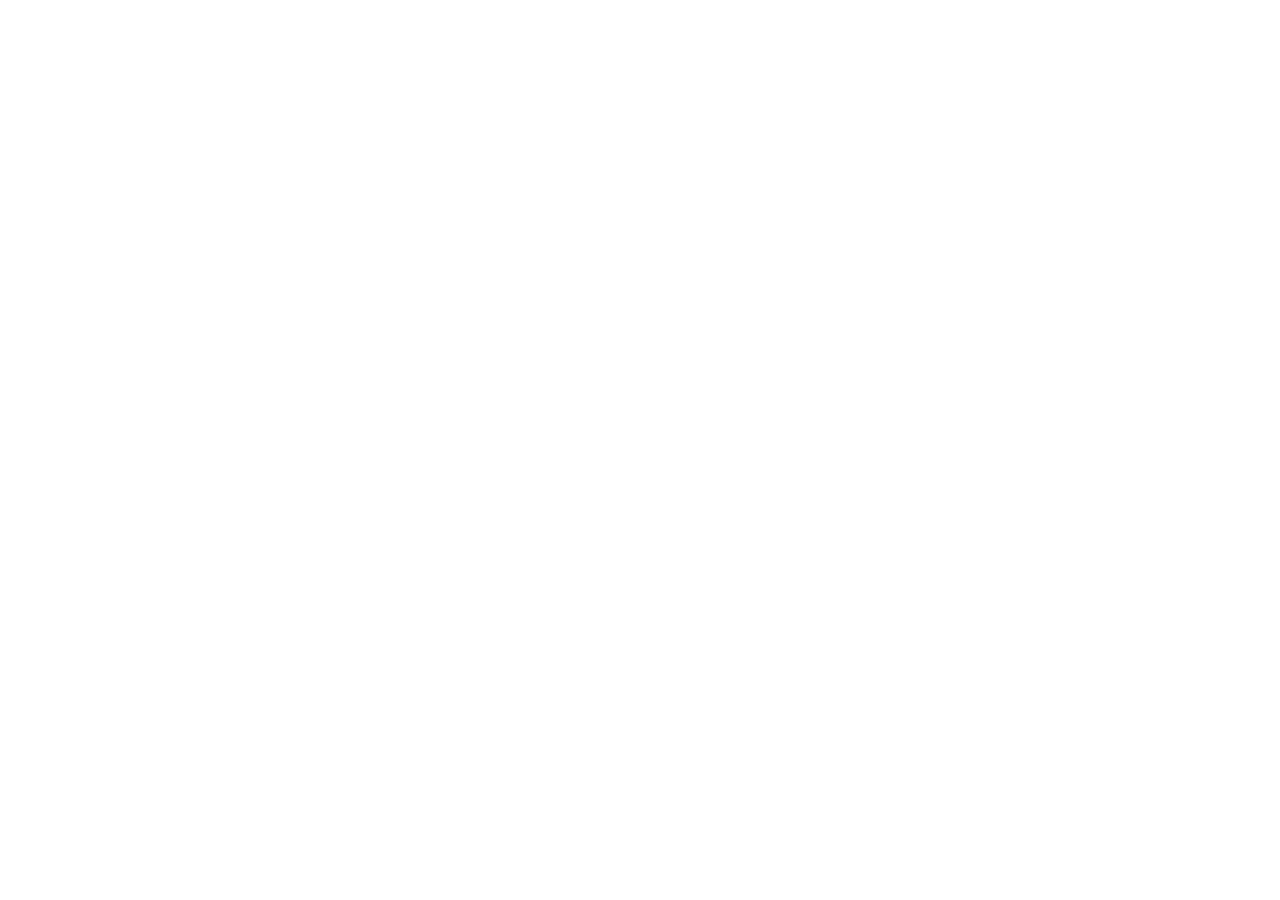
==== commit 2e95d997: "Redirect the GitHub Pages site to git.oiloil.org Co-Authored-By: Claude Opus 5.5 <noreply@anthropic." ====
--- a/index.html
+++ b/index.html
@@ -1,13 +1,13 @@
 <!doctype html>
-<html lang="en">
-  <head>
-    <meta charset="UTF-8" />
-    <meta name="viewport" content="width=device-width, initial-scale=1" />
-    <meta name="color-scheme" content="dark" />
-    <title>Oil Git</title>
-  </head>
-  <body>
-    <div id="root"></div>
-    <script type="module" src="/src/main.tsx"></script>
-  </body>
+<html lang="zh-CN">
+<head>
+  <meta charset="utf-8">
+  <title>Oil Git</title>
+  <link rel="canonical" href="https://git.oiloil.org/">
+  <meta http-equiv="refresh" content="0; url=https://git.oiloil.org/">
+  <script>location.replace("https://git.oiloil.org/" + location.search + location.hash);</script>
+</head>
+<body>
+  <p>Oil Git 官网已迁移到 <a href="https://git.oiloil.org/">git.oiloil.org</a>。</p>
+</body>
 </html>
